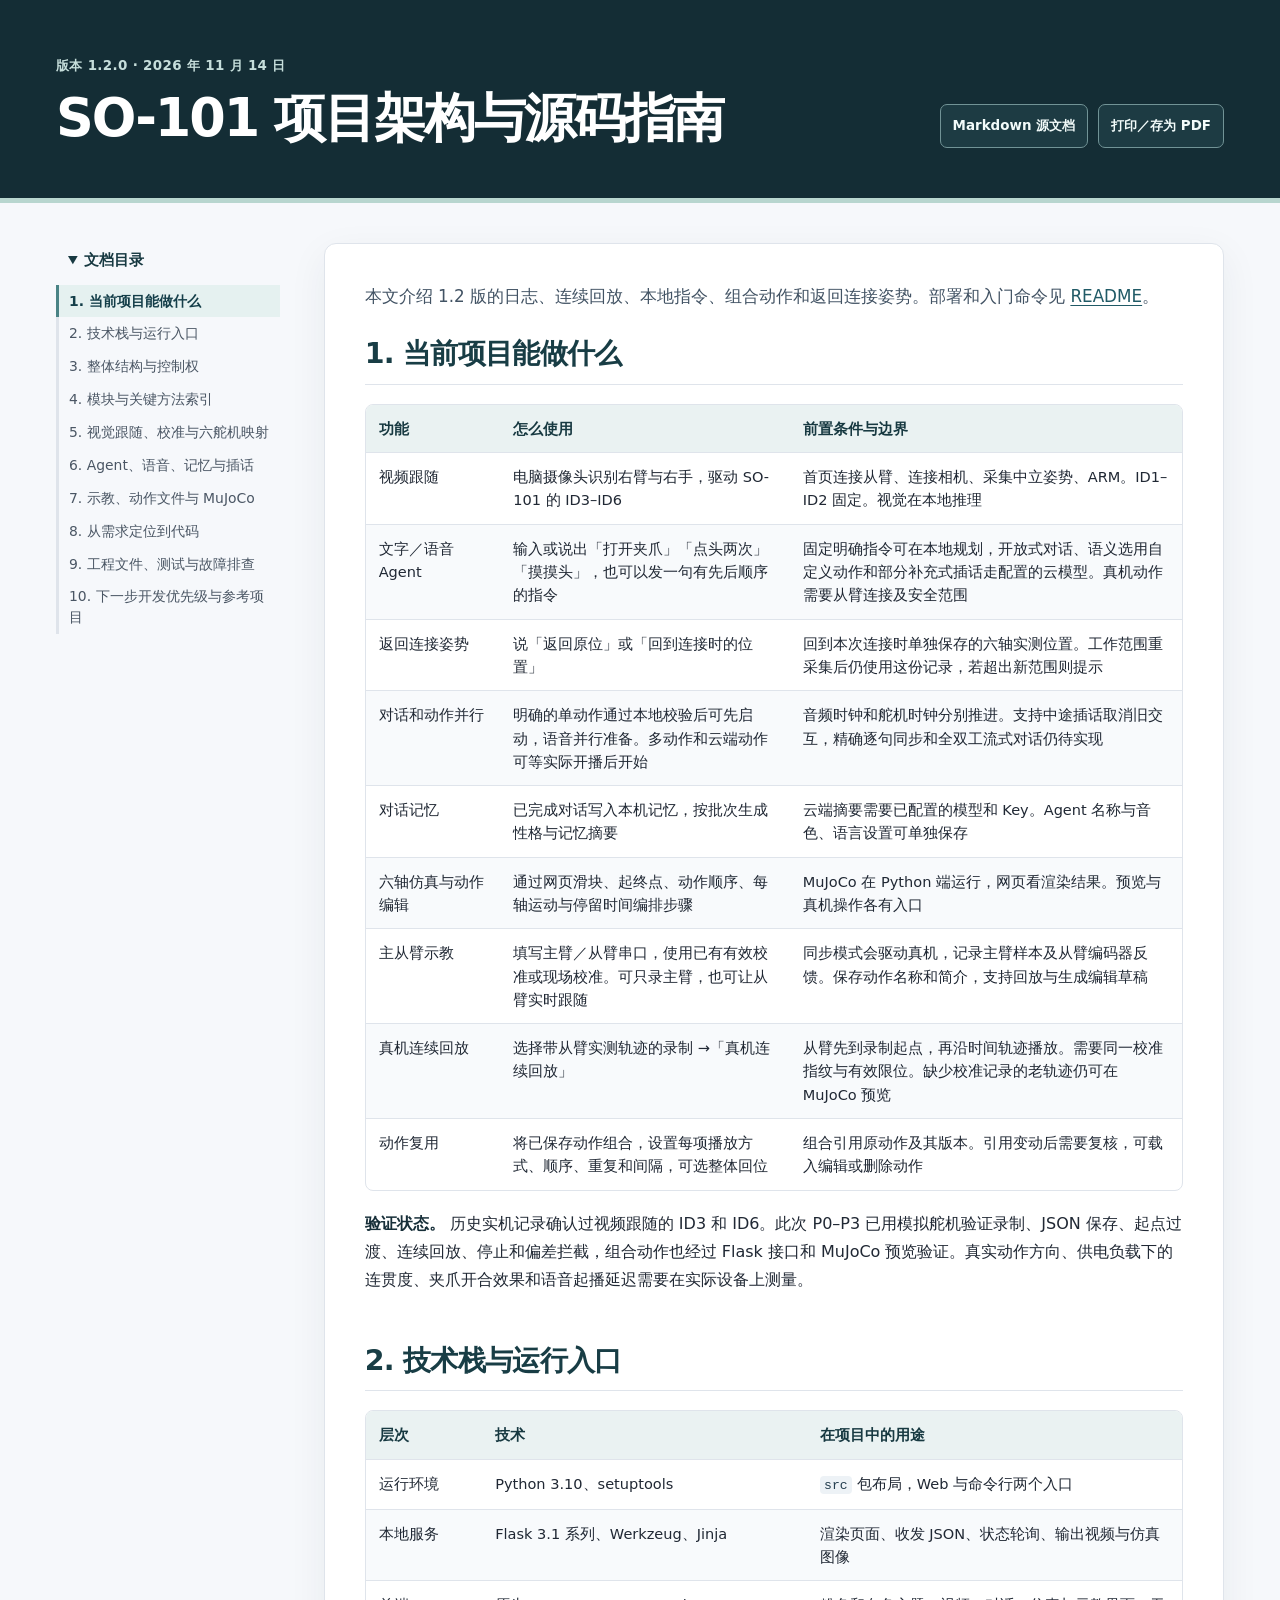
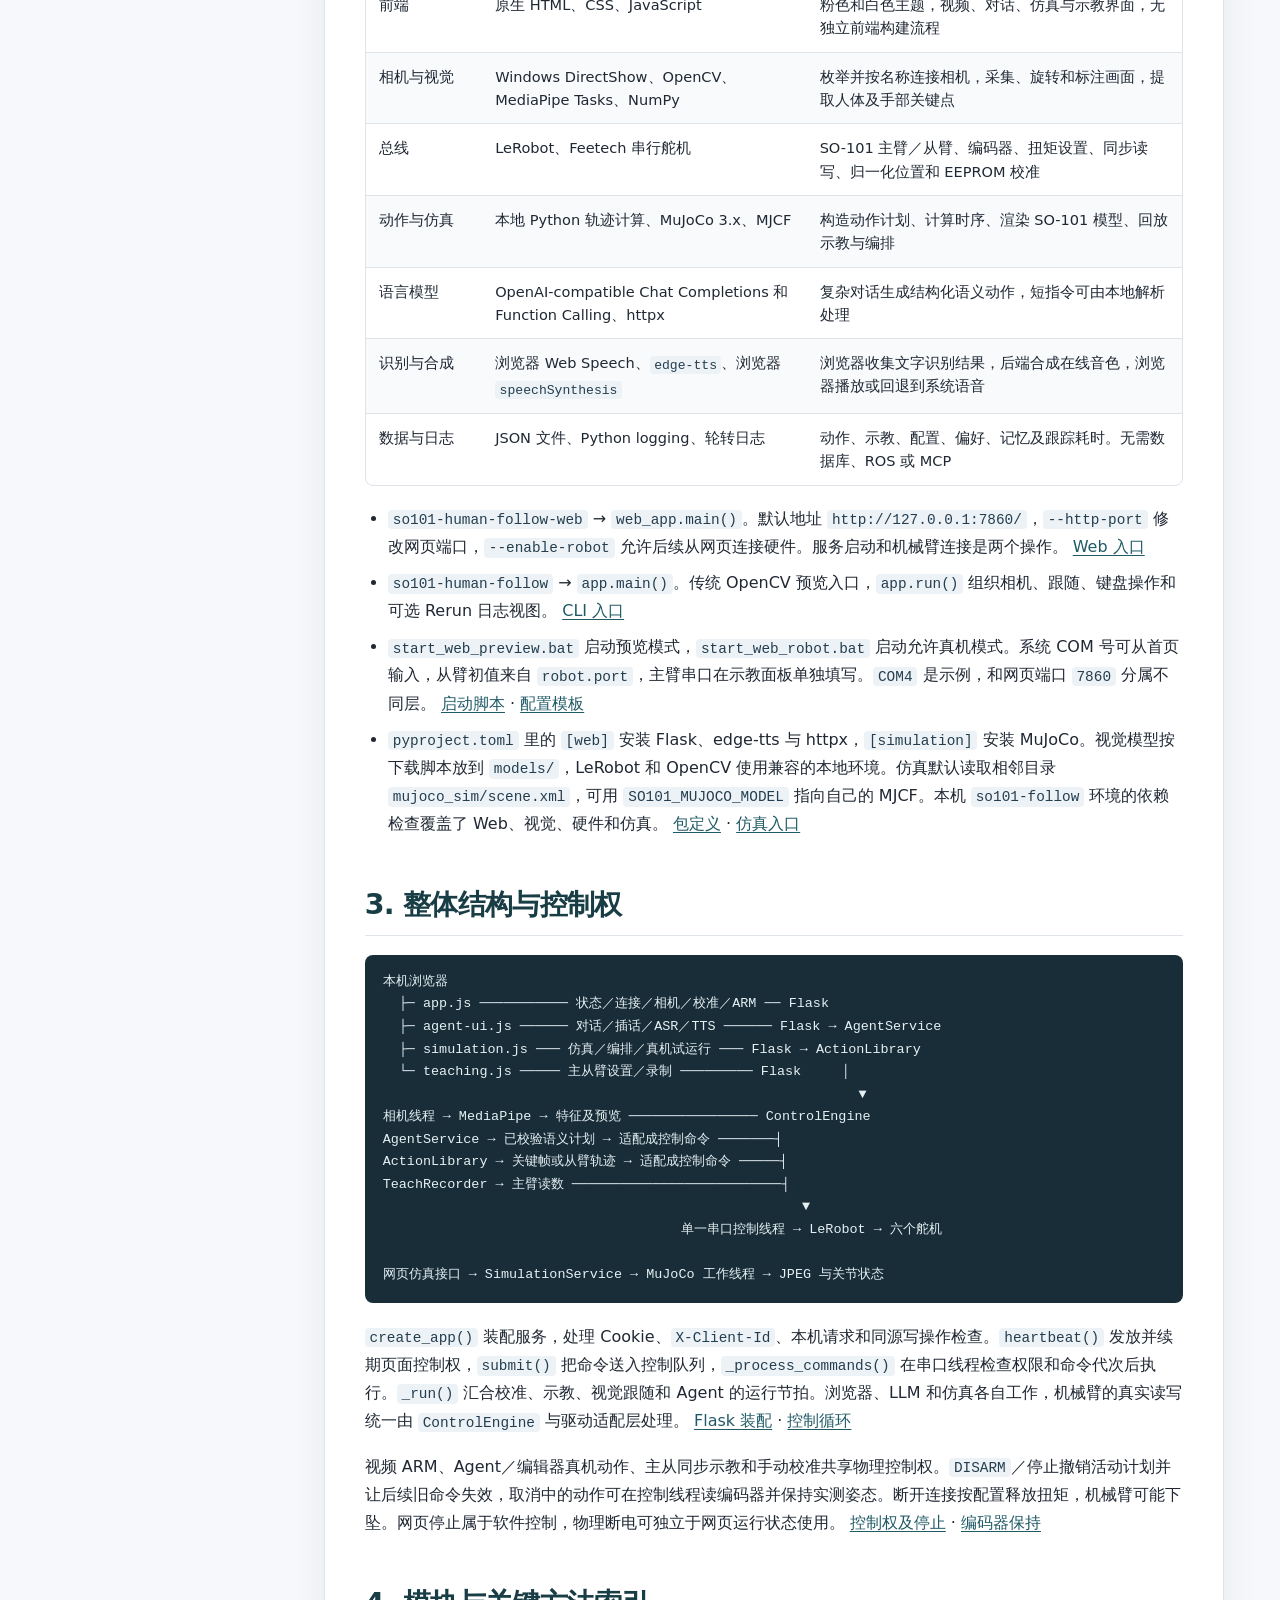
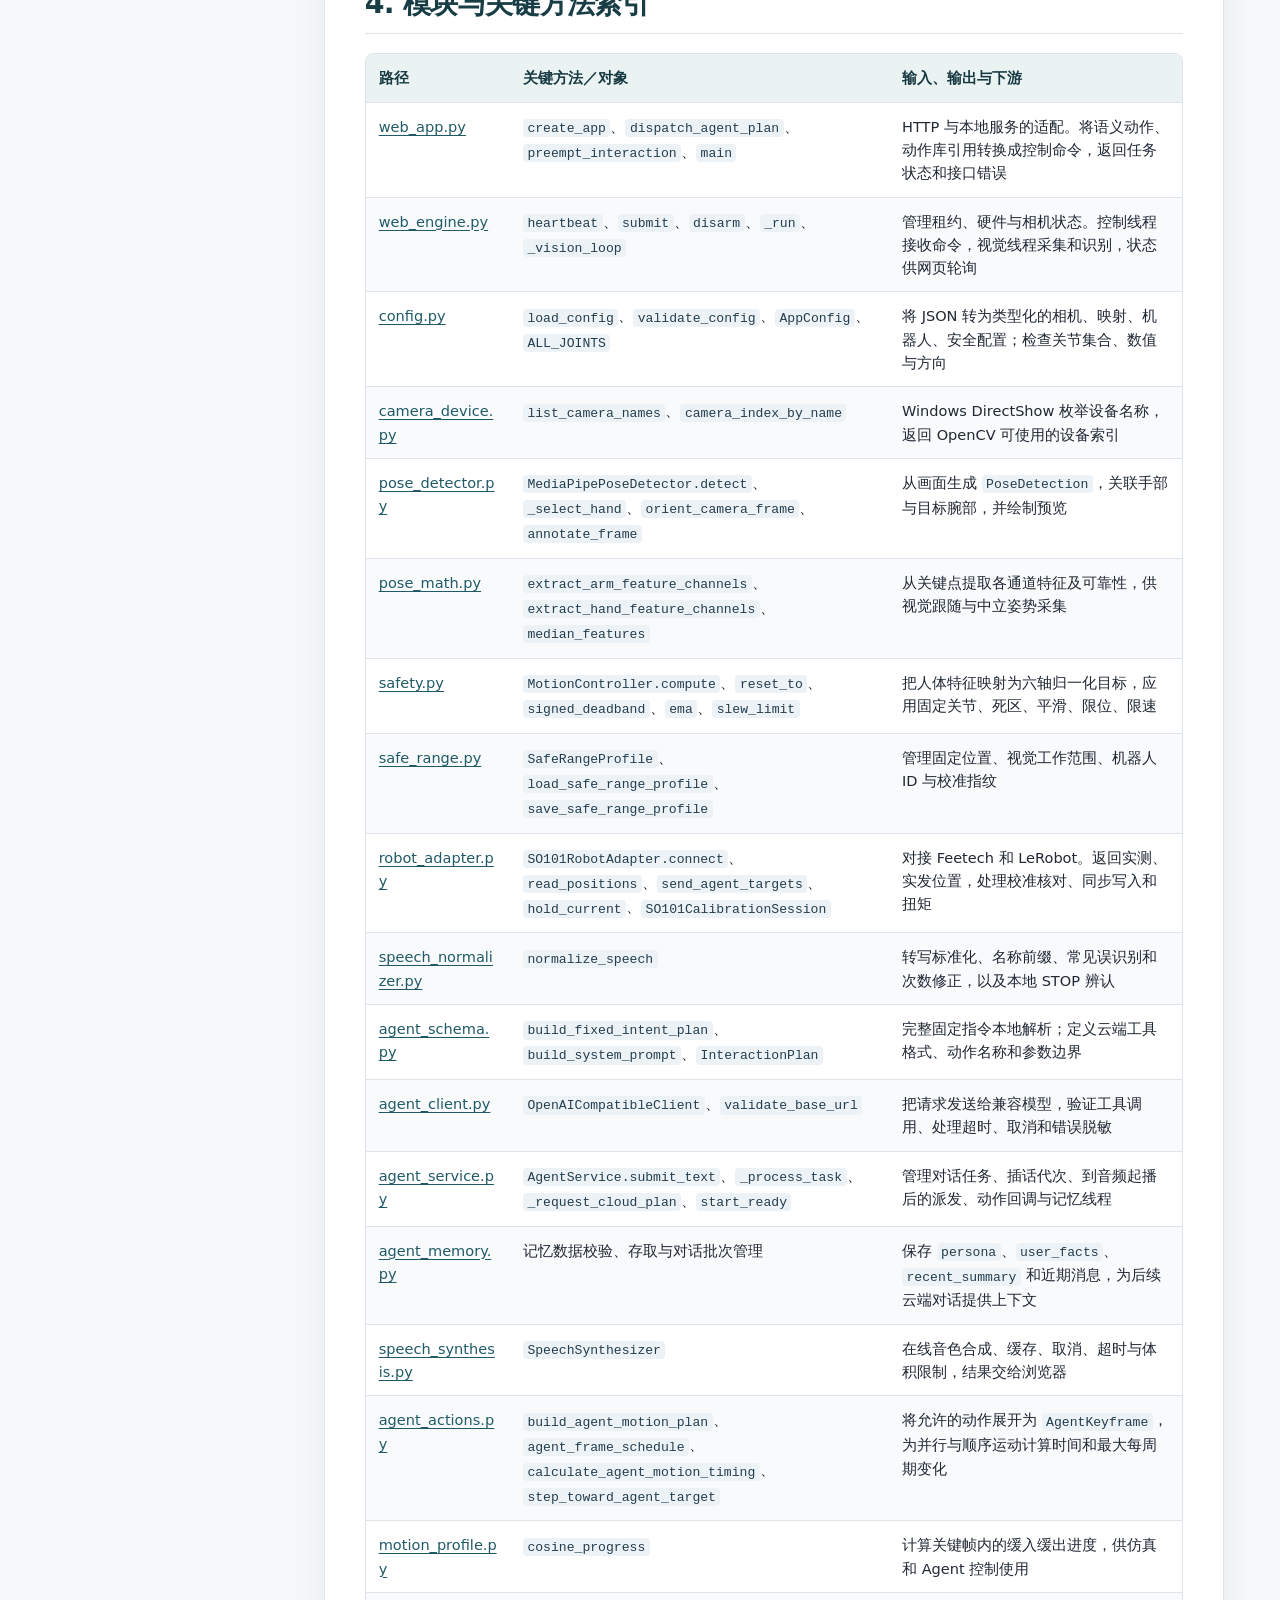
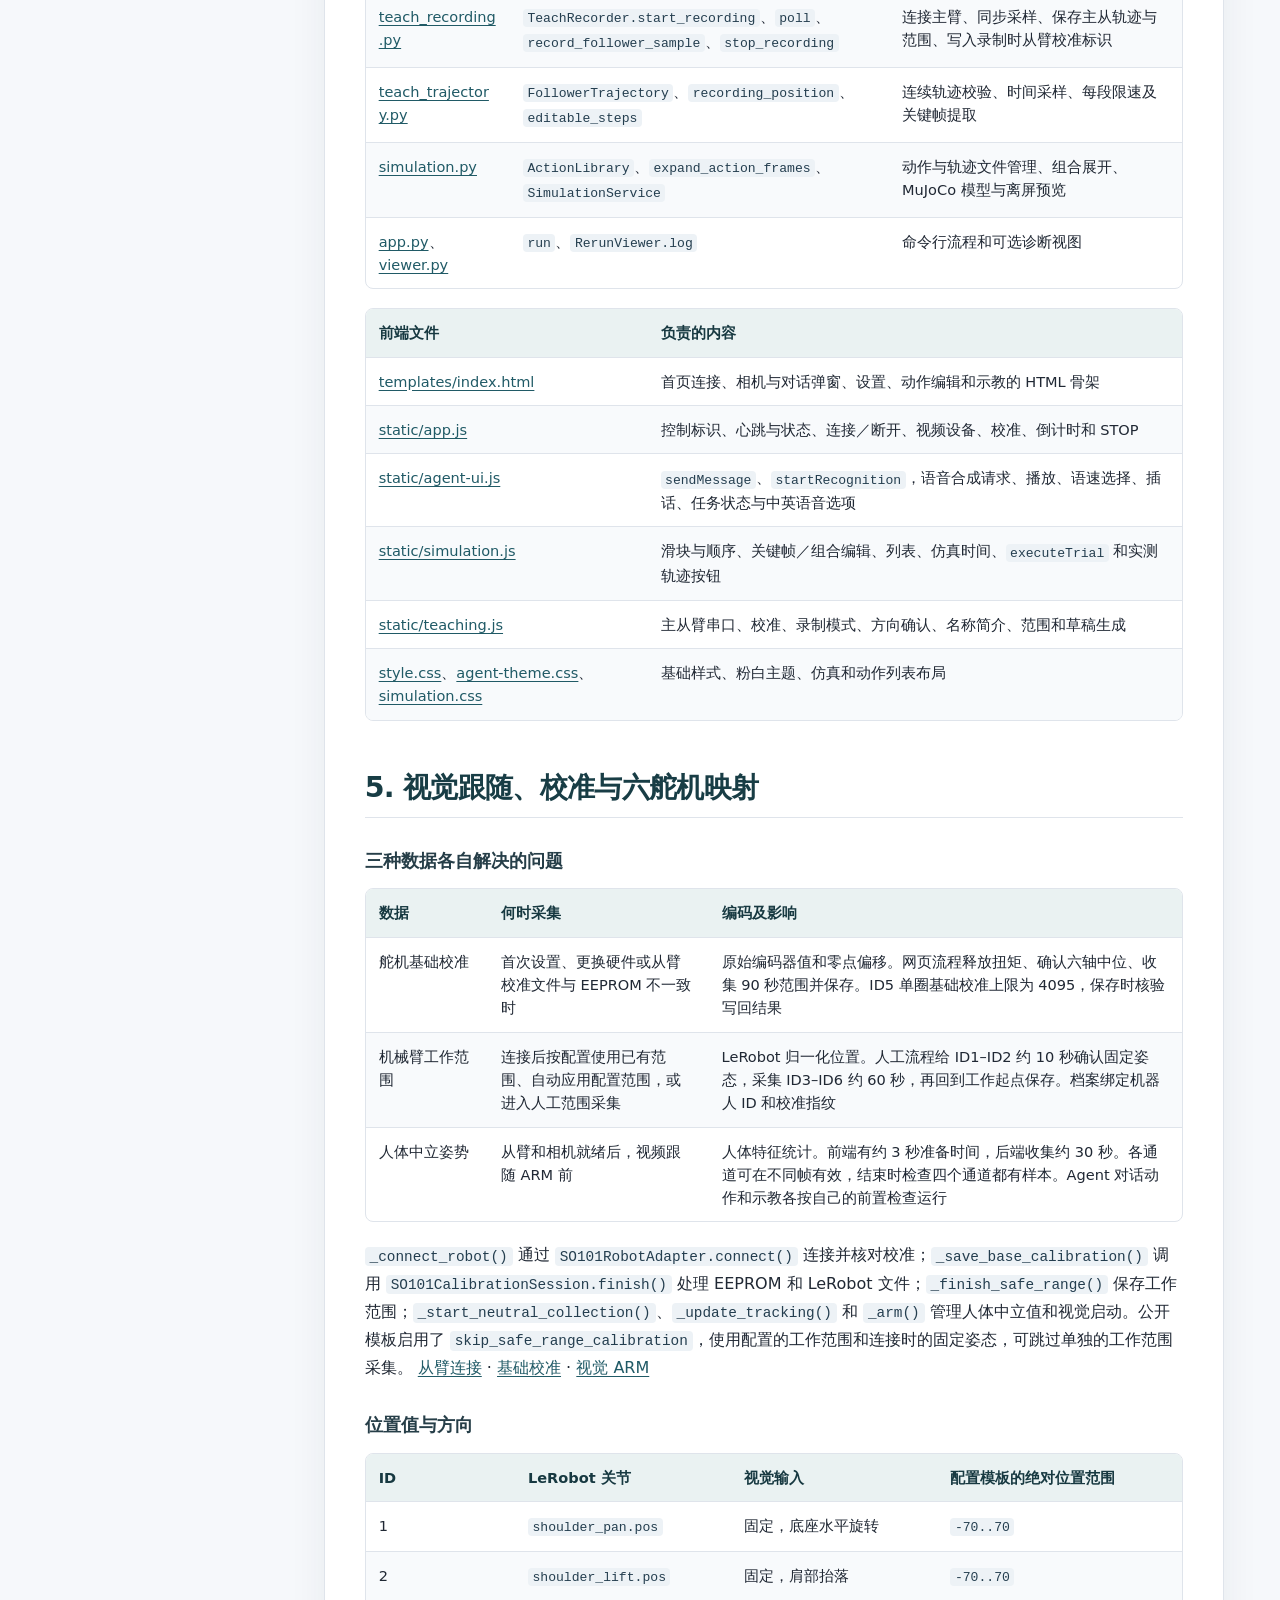
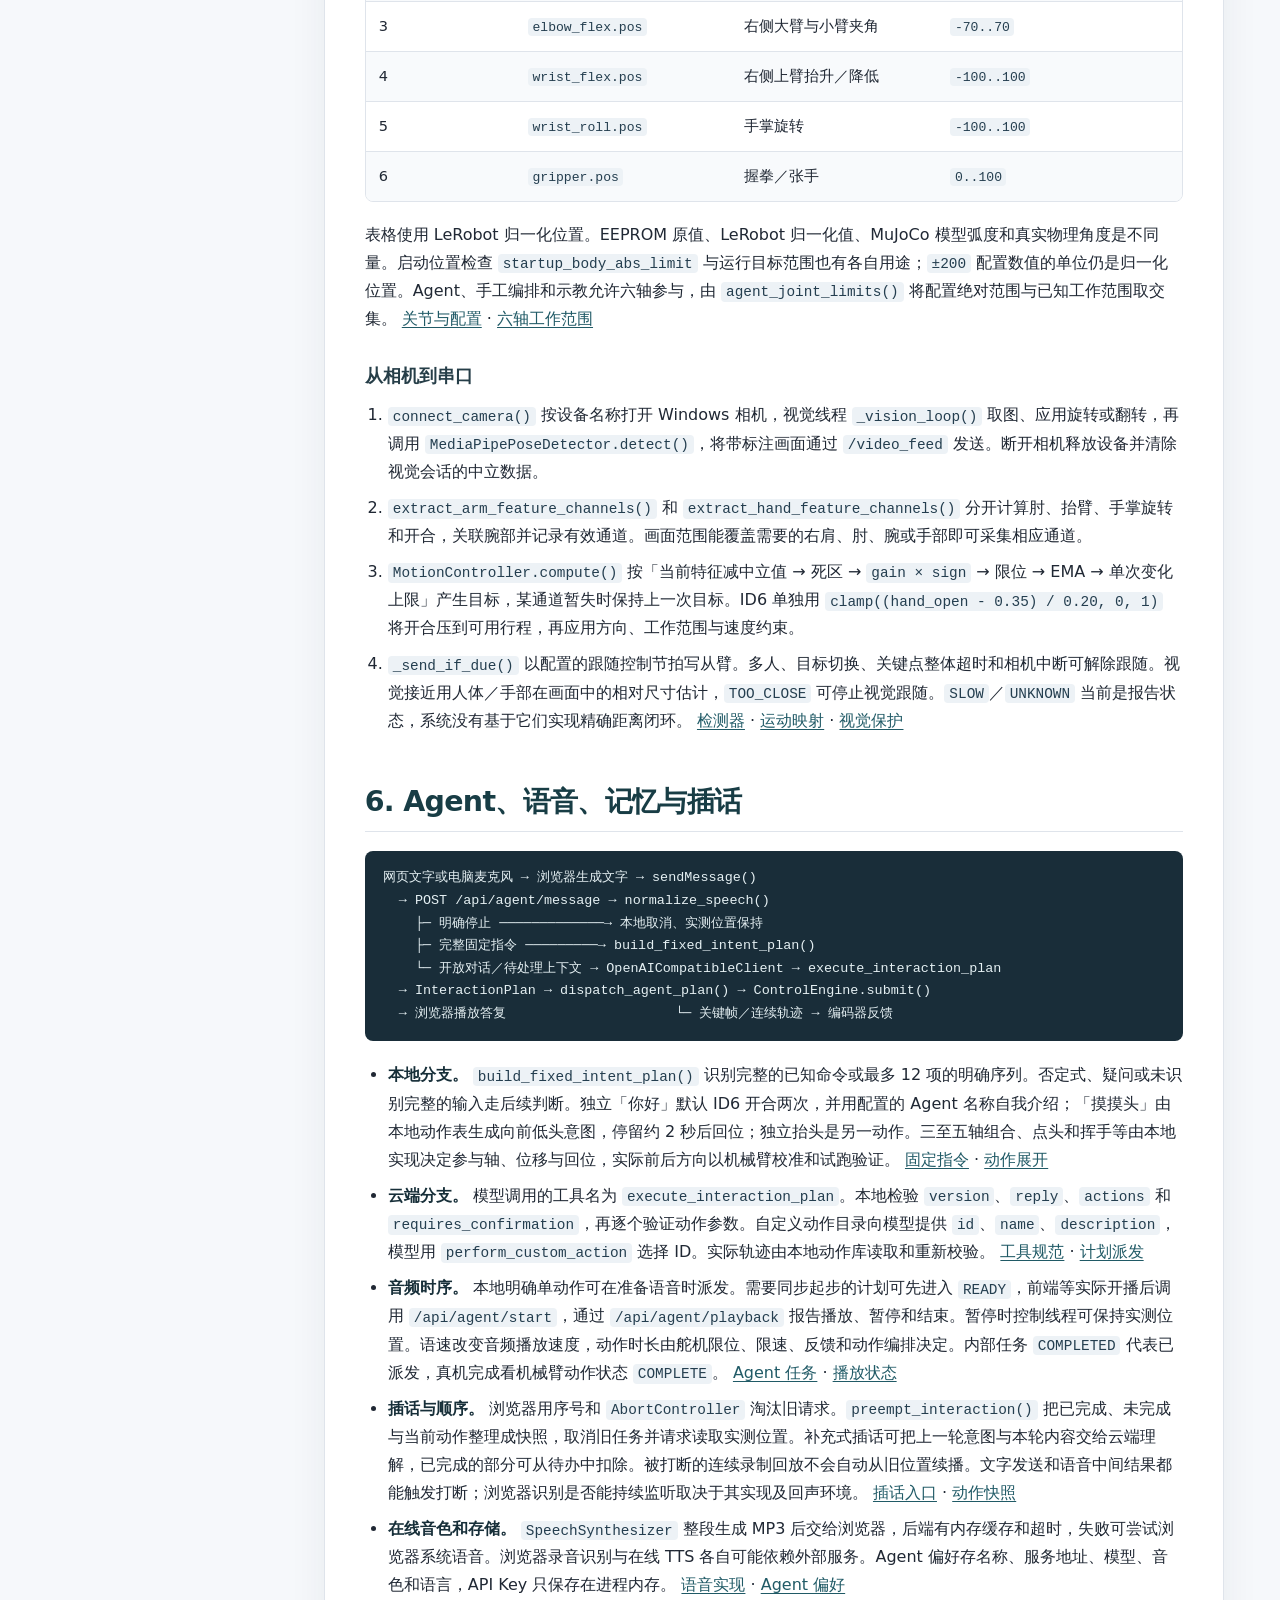
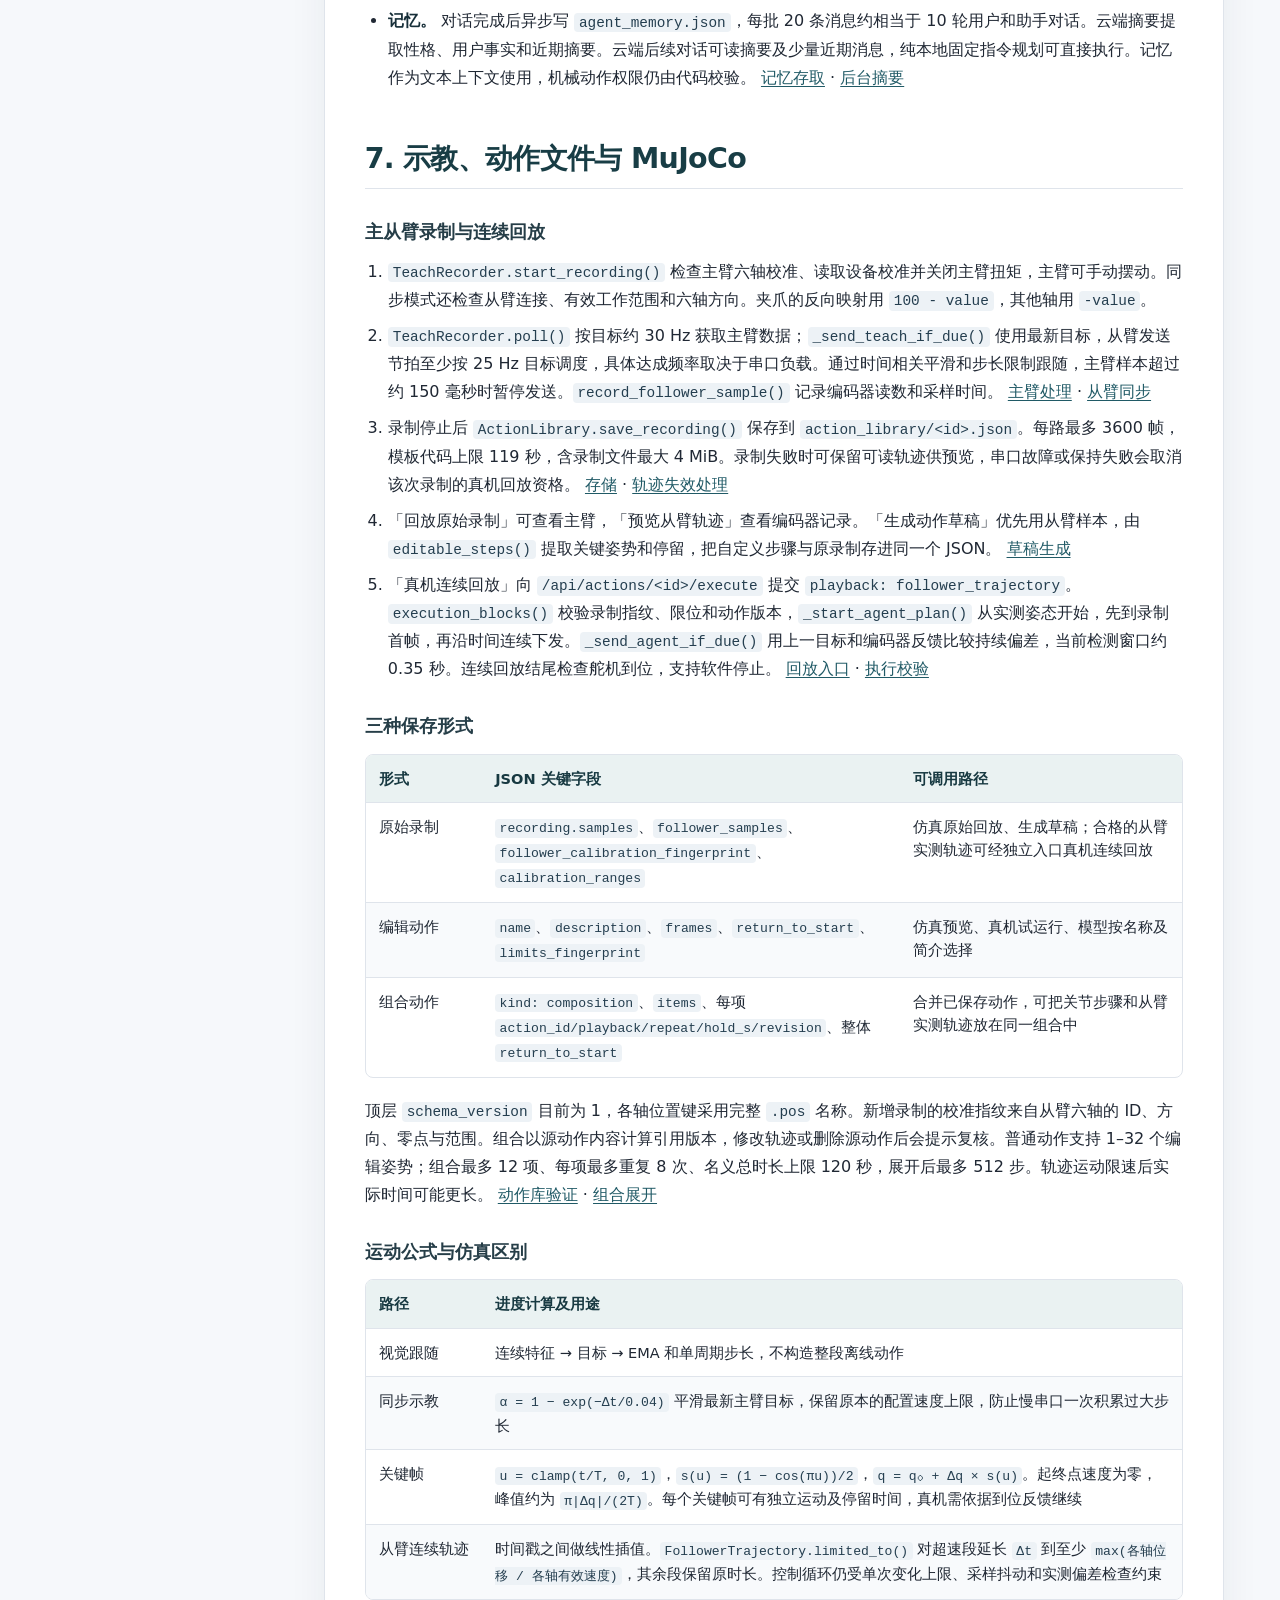
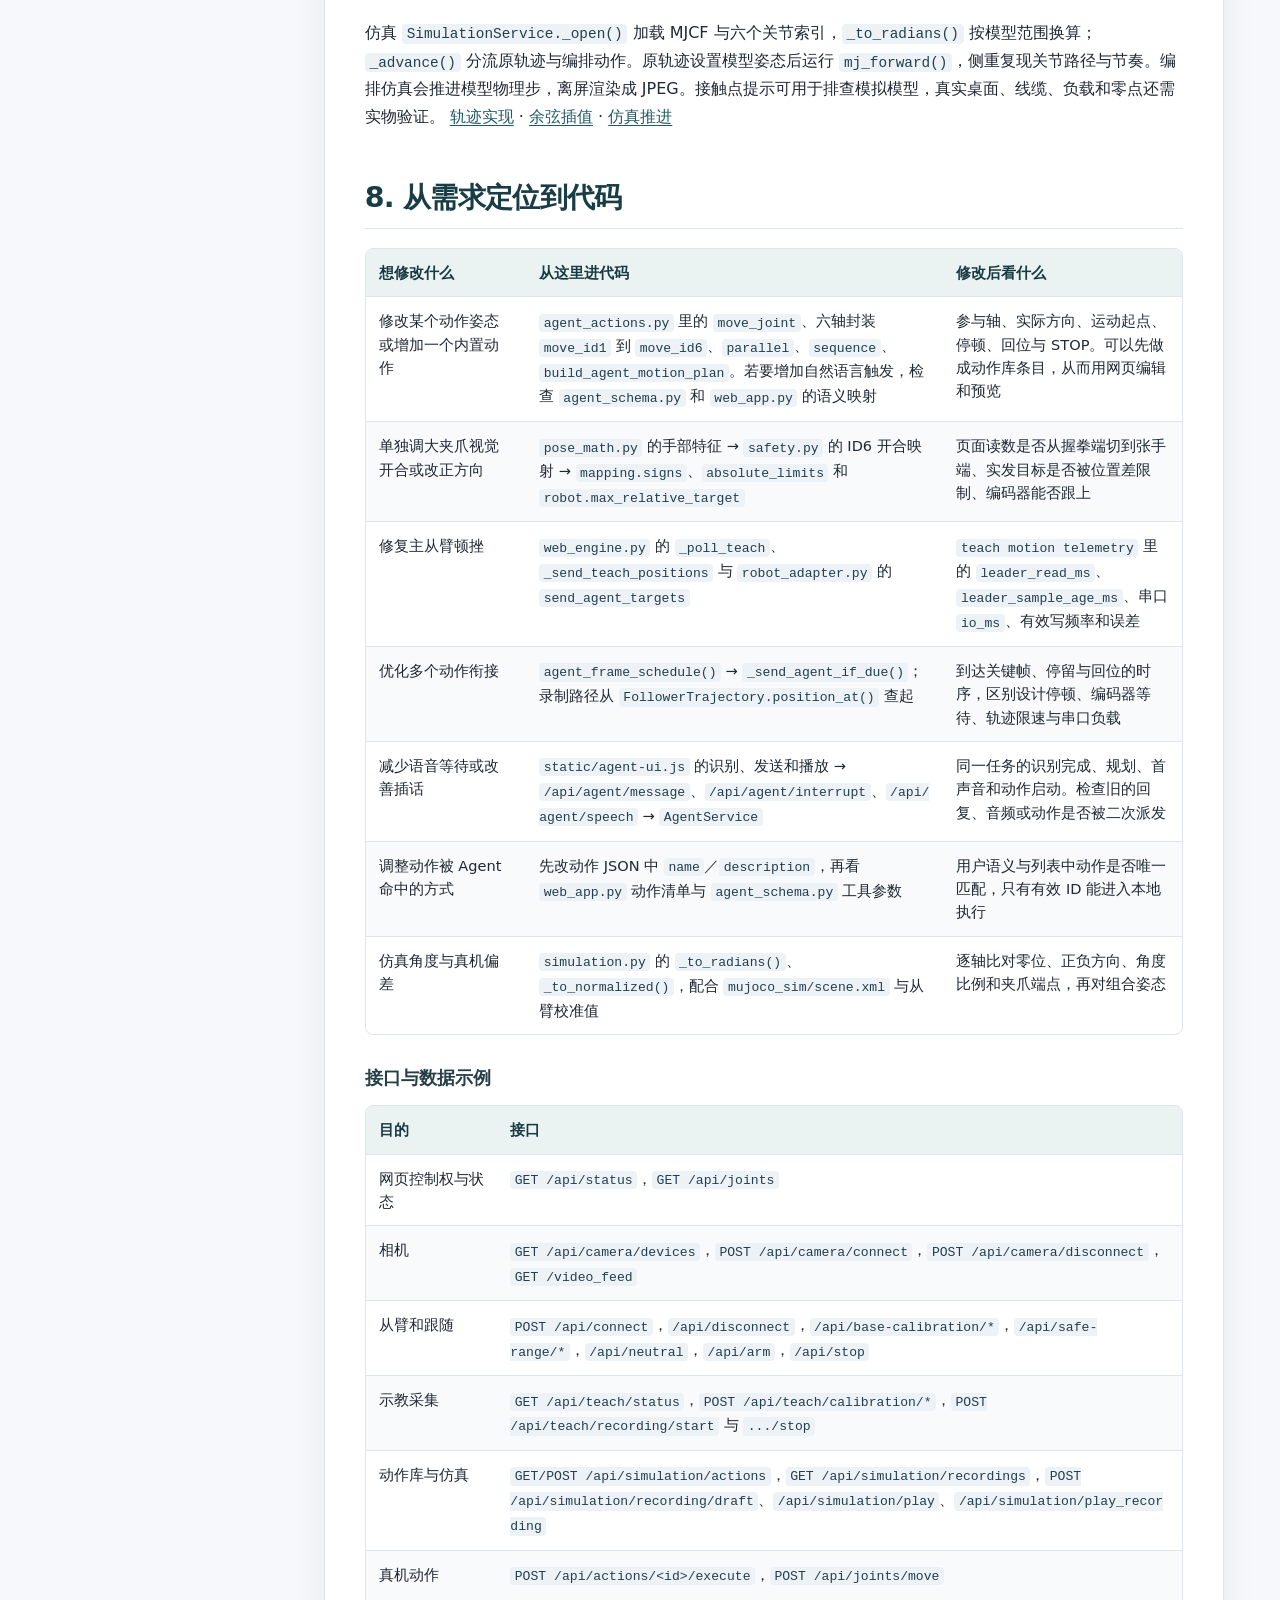
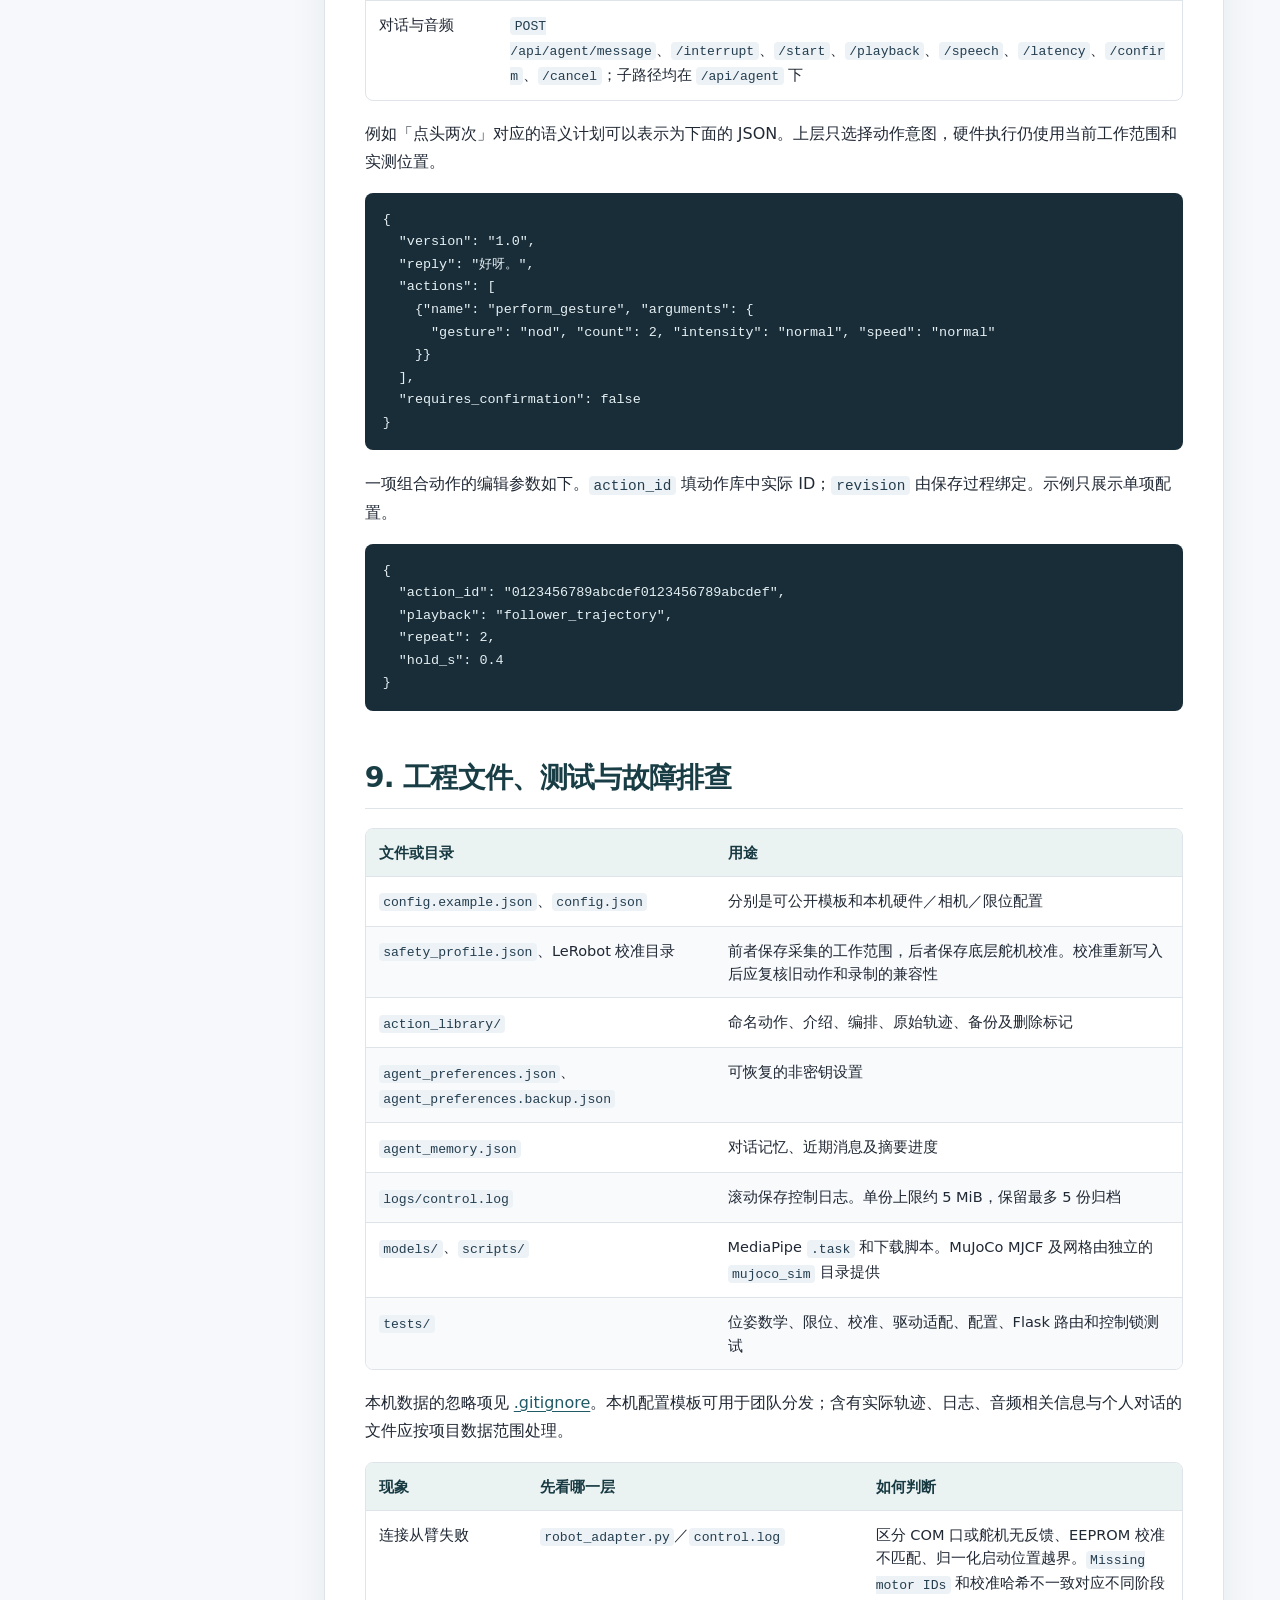
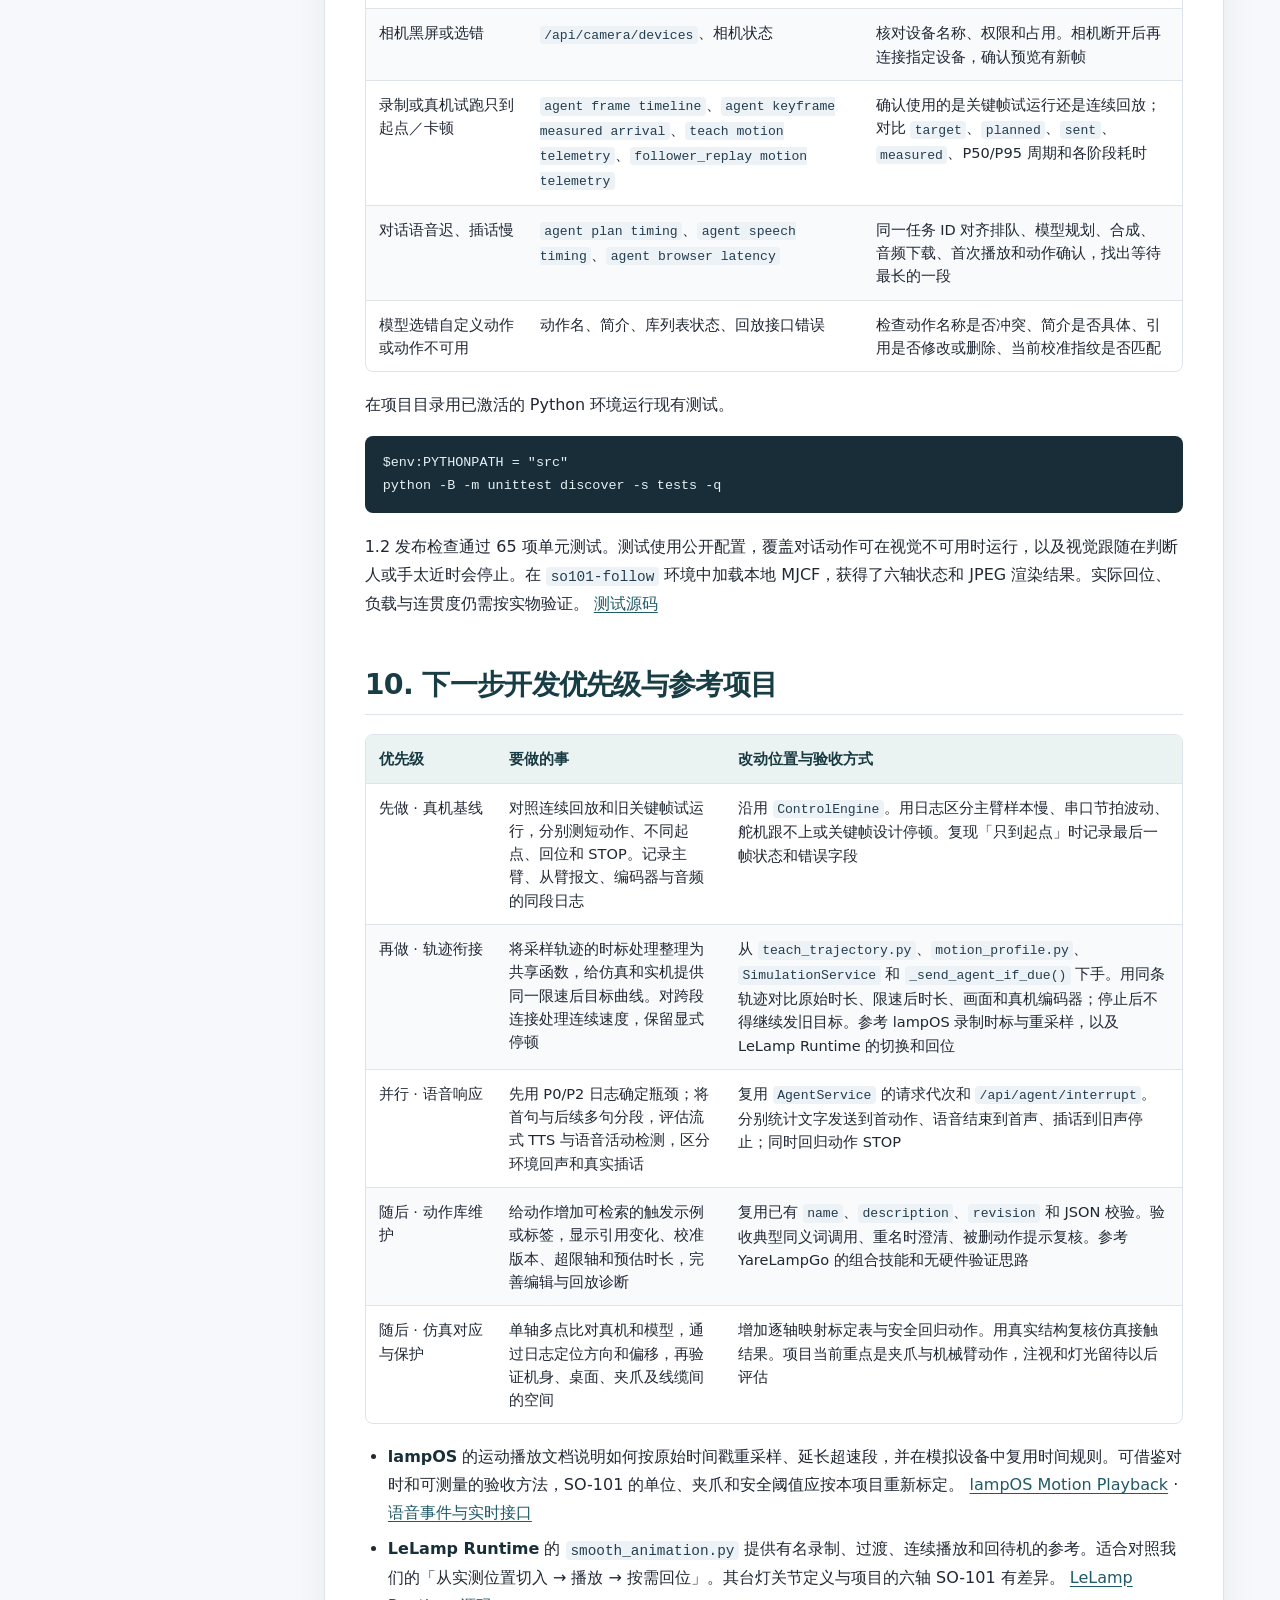
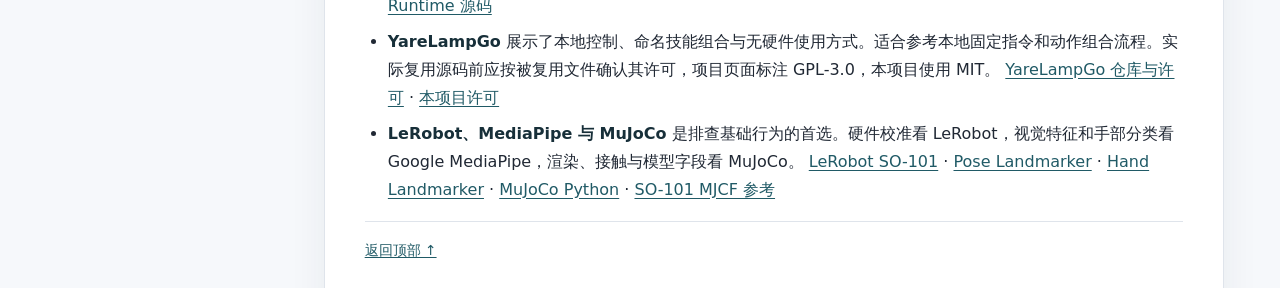
==== ARCHITECTURE.html @ 68546e31 "feat: release v1.2 local commands and motion studio" ====
<!DOCTYPE html>

<html lang="zh-CN">
<head>
<meta charset="utf-8"/>
<meta content="width=device-width, initial-scale=1" name="viewport"/>
<meta content="SO-101 本地项目架构、源码与开发路线" name="description"/>
<title>SO-101 项目架构与源码指南</title>
<style>
:root{color-scheme:light;--ink:#202834;--muted:#545f70;--surface:#fff;--edge:#dfe4eb;--paper:#f6f8fb;--accent:#28545d;--accent-d:#173941;--accent-paper:#e5f1f0;--mono:Consolas,"Cascadia Mono","Microsoft YaHei",monospace;font-family:"Segoe UI","Microsoft YaHei UI","PingFang SC",system-ui,sans-serif}
*{box-sizing:border-box}html{scroll-behavior:smooth}body{margin:0;background:var(--paper);color:var(--ink);line-height:1.75}a{color:#205a66;text-underline-offset:.18em}a:hover{color:#0a3c46;text-decoration-thickness:2px}a:focus-visible,button:focus-visible,summary:focus-visible,.table-scroll:focus-visible,pre:focus-visible{outline:3px solid #347987;outline-offset:3px}
.top{background:#142d35;color:#ecf6f5;border-bottom:5px solid #b8d6cf}.top-inner{width:min(1504px,100%);margin:auto;padding:54px 56px 50px;display:flex;align-items:flex-end;justify-content:space-between;gap:24px}.meta{font-size:.84rem;font-weight:650;color:#c6dedb;letter-spacing:.025em;margin:0 0 10px}.top h1{font-size:clamp(2.05rem,4.1vw,3.55rem);letter-spacing:-.04em;line-height:1.15;margin:0;color:#fff}.top-actions{display:flex;gap:10px;flex-shrink:0}.top-actions a,.top-actions button{background:#1d3b43;color:#f2fbfa;border:1px solid #719396;border-radius:7px;padding:9px 12px;text-decoration:none;font:inherit;font-size:.84rem;font-weight:650;cursor:pointer;white-space:nowrap}.top-actions a:hover,.top-actions button:hover{background:#36585f}.top-actions button[hidden]{display:none}
.layout{width:min(1504px,100%);margin:auto;padding:40px 56px 72px;display:grid;grid-template-columns:232px minmax(0,1fr);gap:36px;align-items:start}.toc{position:sticky;top:26px;max-height:calc(100vh - 52px);overflow:auto;padding:4px 8px 12px 0}.toc summary{font-weight:750;color:var(--accent-d);cursor:pointer;font-size:.92rem;margin:0 0 12px 12px}.toc a{display:block;border-left:3px solid var(--edge);margin:0;padding:6px 10px;font-size:.87rem;line-height:1.5;text-decoration:none;color:#4a5664}.toc a:hover,.toc a.active{border-left-color:#498385;color:#143e49;background:var(--accent-paper);font-weight:650}
.article{min-width:0;background:var(--surface);border:1px solid var(--edge);border-radius:12px;padding:38px clamp(20px,3.1vw,48px) 46px;box-shadow:0 12px 38px #172c4210;font-size:1rem}.article>p:first-child{font-size:1.05rem;color:#425364;margin:0 0 24px}.article h2{margin:48px 0 19px;border-bottom:1px solid var(--edge);padding:0 0 11px;font-size:clamp(1.30rem,2.35vw,1.78rem);letter-spacing:-.024em;line-height:1.32;color:#183d45;scroll-margin-top:25px}.article h2:first-of-type{margin-top:24px}.article h3{font-size:1.14rem;line-height:1.5;color:#263e48;margin:29px 0 10px}.article p,.article ul,.article ol{margin:12px 0 17px}.article ul,.article ol{padding-left:1.45em}.article li+li{margin-top:8px}.article strong{color:#172f39}.table-scroll{border:1px solid var(--edge);border-radius:8px;overflow:auto;margin:14px 0 19px}table{width:100%;border-collapse:collapse;font-size:.91rem;line-height:1.6}th,td{text-align:left;vertical-align:top;padding:12px 13px;border-bottom:1px solid var(--edge);overflow-wrap:anywhere}th{background:#eaf2f2;color:var(--accent-d);font-weight:750}tbody tr:nth-child(even){background:#f8fafc}tbody tr:last-child td{border-bottom:0}th:first-child{min-width:8em}
pre{margin:16px 0 20px;overflow:auto;padding:16px 18px;border-radius:8px;background:#192d39;color:#e5f0f3;font-size:.84rem;line-height:1.68;tab-size:2}code{font-family:var(--mono);font-size:.9em}pre code{font-size:inherit}p code,li code,td code{background:#edf2f6;color:#243e4f;border-radius:4px;padding:.12em .34em;overflow-wrap:anywhere}
.page-end{margin:40px 0 0;font-size:.86rem;border-top:1px solid var(--edge);padding-top:16px}
@media(max-width:900px){.top-inner{padding:36px 24px;align-items:flex-start;flex-direction:column}.layout{display:block;padding:20px 16px 40px}.toc{position:relative;top:auto;max-height:none;margin:0 0 17px;padding:12px 14px;background:#fff;border:1px solid var(--edge);border-radius:8px}.toc summary{margin:0}.toc nav{margin-top:9px}.toc a{padding:5px 9px}.article{padding:22px 18px 30px}.article h2{margin-top:34px}.table-scroll table{min-width:550px}}
@media(prefers-reduced-motion:reduce){html{scroll-behavior:auto}}
@media print{@page{margin:16mm}.top{color:#111;background:white;border:0}.top-inner{padding:0 0 16px}.top h1,.meta{color:#111}.top-actions,.toc,.page-end{display:none}.layout{display:block;padding:0}.article{padding:0;border:none;box-shadow:none}.article h2,.article h3{break-after:avoid}.table-scroll{overflow:visible}tr{break-inside:avoid}pre{white-space:pre-wrap;background:#f5f5f5;color:#111;border:1px solid #bbb}}
</style>
</head>
<body id="top">
<header class="top">
<div class="top-inner">
<div><p class="meta">版本 1.2.0 · 2026 年 11 月 14 日</p><h1>SO-101 项目架构与源码指南</h1></div>
<div class="top-actions"><a href="ARCHITECTURE.md">Markdown 源文档</a><button hidden="" id="print" type="button">打印／存为 PDF</button></div>
</div>
</header>
<div class="layout">
<aside class="toc"><details open=""><summary>文档目录</summary><nav aria-label="章节"><a href="#1">1. 当前项目能做什么</a><a href="#2">2. 技术栈与运行入口</a><a href="#3">3. 整体结构与控制权</a><a href="#4">4. 模块与关键方法索引</a><a href="#5">5. 视觉跟随、校准与六舵机映射</a><a href="#6-agent">6. Agent、语音、记忆与插话</a><a href="#7-mujoco">7. 示教、动作文件与 MuJoCo</a><a href="#8">8. 从需求定位到代码</a><a href="#9">9. 工程文件、测试与故障排查</a><a href="#10">10. 下一步开发优先级与参考项目</a></nav></details></aside>
<main class="article">

<p>本文介绍 1.2 版的日志、连续回放、本地指令、组合动作和返回连接姿势。部署和入门命令见 <a href="README.md">README</a>。</p>
<h2 id="1">1. 当前项目能做什么</h2>
<div aria-label="表格，可横向滚动" class="table-scroll" role="region" tabindex="0"><table>
<thead>
<tr>
<th>功能</th>
<th>怎么使用</th>
<th>前置条件与边界</th>
</tr>
</thead>
<tbody>
<tr>
<td>视频跟随</td>
<td>电脑摄像头识别右臂与右手，驱动 SO-101 的 ID3–ID6</td>
<td>首页连接从臂、连接相机、采集中立姿势、ARM。ID1–ID2 固定。视觉在本地推理</td>
</tr>
<tr>
<td>文字／语音 Agent</td>
<td>输入或说出「打开夹爪」「点头两次」「摸摸头」，也可以发一句有先后顺序的指令</td>
<td>固定明确指令可在本地规划，开放式对话、语义选用自定义动作和部分补充式插话走配置的云模型。真机动作需要从臂连接及安全范围</td>
</tr>
<tr>
<td>返回连接姿势</td>
<td>说「返回原位」或「回到连接时的位置」</td>
<td>回到本次连接时单独保存的六轴实测位置。工作范围重采集后仍使用这份记录，若超出新范围则提示</td>
</tr>
<tr>
<td>对话和动作并行</td>
<td>明确的单动作通过本地校验后可先启动，语音并行准备。多动作和云端动作可等实际开播后开始</td>
<td>音频时钟和舵机时钟分别推进。支持中途插话取消旧交互，精确逐句同步和全双工流式对话仍待实现</td>
</tr>
<tr>
<td>对话记忆</td>
<td>已完成对话写入本机记忆，按批次生成性格与记忆摘要</td>
<td>云端摘要需要已配置的模型和 Key。Agent 名称与音色、语言设置可单独保存</td>
</tr>
<tr>
<td>六轴仿真与动作编辑</td>
<td>通过网页滑块、起终点、动作顺序、每轴运动与停留时间编排步骤</td>
<td>MuJoCo 在 Python 端运行，网页看渲染结果。预览与真机操作各有入口</td>
</tr>
<tr>
<td>主从臂示教</td>
<td>填写主臂／从臂串口，使用已有有效校准或现场校准。可只录主臂，也可让从臂实时跟随</td>
<td>同步模式会驱动真机，记录主臂样本及从臂编码器反馈。保存动作名称和简介，支持回放与生成编辑草稿</td>
</tr>
<tr>
<td>真机连续回放</td>
<td>选择带从臂实测轨迹的录制 →「真机连续回放」</td>
<td>从臂先到录制起点，再沿时间轨迹播放。需要同一校准指纹与有效限位。缺少校准记录的老轨迹仍可在 MuJoCo 预览</td>
</tr>
<tr>
<td>动作复用</td>
<td>将已保存动作组合，设置每项播放方式、顺序、重复和间隔，可选整体回位</td>
<td>组合引用原动作及其版本。引用变动后需要复核，可载入编辑或删除动作</td>
</tr>
</tbody>
</table></div>
<p><strong>验证状态。</strong> 历史实机记录确认过视频跟随的 ID3 和 ID6。此次 P0–P3 已用模拟舵机验证录制、JSON 保存、起点过渡、连续回放、停止和偏差拦截，组合动作也经过 Flask 接口和 MuJoCo 预览验证。真实动作方向、供电负载下的连贯度、夹爪开合效果和语音起播延迟需要在实际设备上测量。</p>
<h2 id="2">2. 技术栈与运行入口</h2>
<div aria-label="表格，可横向滚动" class="table-scroll" role="region" tabindex="0"><table>
<thead>
<tr>
<th>层次</th>
<th>技术</th>
<th>在项目中的用途</th>
</tr>
</thead>
<tbody>
<tr>
<td>运行环境</td>
<td>Python 3.10、setuptools</td>
<td><code>src</code> 包布局，Web 与命令行两个入口</td>
</tr>
<tr>
<td>本地服务</td>
<td>Flask 3.1 系列、Werkzeug、Jinja</td>
<td>渲染页面、收发 JSON、状态轮询、输出视频与仿真图像</td>
</tr>
<tr>
<td>前端</td>
<td>原生 HTML、CSS、JavaScript</td>
<td>粉色和白色主题，视频、对话、仿真与示教界面，无独立前端构建流程</td>
</tr>
<tr>
<td>相机与视觉</td>
<td>Windows DirectShow、OpenCV、MediaPipe Tasks、NumPy</td>
<td>枚举并按名称连接相机，采集、旋转和标注画面，提取人体及手部关键点</td>
</tr>
<tr>
<td>总线</td>
<td>LeRobot、Feetech 串行舵机</td>
<td>SO-101 主臂／从臂、编码器、扭矩设置、同步读写、归一化位置和 EEPROM 校准</td>
</tr>
<tr>
<td>动作与仿真</td>
<td>本地 Python 轨迹计算、MuJoCo 3.x、MJCF</td>
<td>构造动作计划、计算时序、渲染 SO-101 模型、回放示教与编排</td>
</tr>
<tr>
<td>语言模型</td>
<td>OpenAI-compatible Chat Completions 和 Function Calling、httpx</td>
<td>复杂对话生成结构化语义动作，短指令可由本地解析处理</td>
</tr>
<tr>
<td>识别与合成</td>
<td>浏览器 Web Speech、<code>edge-tts</code>、浏览器 <code>speechSynthesis</code></td>
<td>浏览器收集文字识别结果，后端合成在线音色，浏览器播放或回退到系统语音</td>
</tr>
<tr>
<td>数据与日志</td>
<td>JSON 文件、Python logging、轮转日志</td>
<td>动作、示教、配置、偏好、记忆及跟踪耗时。无需数据库、ROS 或 MCP</td>
</tr>
</tbody>
</table></div>
<ul>
<li><code>so101-human-follow-web</code> → <code>web_app.main()</code>。默认地址 <code>http://127.0.0.1:7860/</code>，<code>--http-port</code> 修改网页端口，<code>--enable-robot</code> 允许后续从网页连接硬件。服务启动和机械臂连接是两个操作。 <a href="src/so101_human_follow/web_app.py#L1067">Web 入口</a></li>
<li><code>so101-human-follow</code> → <code>app.main()</code>。传统 OpenCV 预览入口，<code>app.run()</code> 组织相机、跟随、键盘操作和可选 Rerun 日志视图。 <a href="src/so101_human_follow/app.py#L108">CLI 入口</a></li>
<li><code>start_web_preview.bat</code> 启动预览模式，<code>start_web_robot.bat</code> 启动允许真机模式。系统 COM 号可从首页输入，从臂初值来自 <code>robot.port</code>，主臂串口在示教面板单独填写。<code>COM4</code> 是示例，和网页端口 <code>7860</code> 分属不同层。 <a href="start_web_robot.bat">启动脚本</a> · <a href="config.example.json">配置模板</a></li>
<li><code>pyproject.toml</code> 里的 <code>[web]</code> 安装 Flask、edge-tts 与 httpx，<code>[simulation]</code> 安装 MuJoCo。视觉模型按下载脚本放到 <code>models/</code>，LeRobot 和 OpenCV 使用兼容的本地环境。仿真默认读取相邻目录 <code>mujoco_sim/scene.xml</code>，可用 <code>SO101_MUJOCO_MODEL</code> 指向自己的 MJCF。本机 <code>so101-follow</code> 环境的依赖检查覆盖了 Web、视觉、硬件和仿真。 <a href="pyproject.toml">包定义</a> · <a href="src/so101_human_follow/simulation.py#L931">仿真入口</a></li>
</ul>
<h2 id="3">3. 整体结构与控制权</h2>
<pre tabindex="0"><code class="language-text">本机浏览器
  ├─ app.js ─────────── 状态／连接／相机／校准／ARM ── Flask
  ├─ agent-ui.js ────── 对话／插话／ASR／TTS ────── Flask → AgentService
  ├─ simulation.js ─── 仿真／编排／真机试运行 ─── Flask → ActionLibrary
  └─ teaching.js ───── 主从臂设置／录制 ───────── Flask     │
                                                           ▼
相机线程 → MediaPipe → 特征及预览 ──────────────── ControlEngine
AgentService → 已校验语义计划 → 适配成控制命令 ───────┤
ActionLibrary → 关键帧或从臂轨迹 → 适配成控制命令 ─────┤
TeachRecorder → 主臂读数 ──────────────────────────┤
                                                    ▼
                                     单一串口控制线程 → LeRobot → 六个舵机

网页仿真接口 → SimulationService → MuJoCo 工作线程 → JPEG 与关节状态
</code></pre>
<p><code>create_app()</code> 装配服务，处理 Cookie、<code>X-Client-Id</code>、本机请求和同源写操作检查。<code>heartbeat()</code> 发放并续期页面控制权，<code>submit()</code> 把命令送入控制队列，<code>_process_commands()</code> 在串口线程检查权限和命令代次后执行。<code>_run()</code> 汇合校准、示教、视觉跟随和 Agent 的运行节拍。浏览器、LLM 和仿真各自工作，机械臂的真实读写统一由 <code>ControlEngine</code> 与驱动适配层处理。 <a href="src/so101_human_follow/web_app.py#L85">Flask 装配</a> · <a href="src/so101_human_follow/web_engine.py#L3706">控制循环</a></p>
<p>视频 ARM、Agent／编辑器真机动作、主从同步示教和手动校准共享物理控制权。<code>DISARM</code>／停止撤销活动计划并让后续旧命令失效，取消中的动作可在控制线程读编码器并保持实测姿态。断开连接按配置释放扭矩，机械臂可能下坠。网页停止属于软件控制，物理断电可独立于网页运行状态使用。 <a href="src/so101_human_follow/web_engine.py#L308">控制权及停止</a> · <a href="src/so101_human_follow/web_engine.py#L1953">编码器保持</a></p>
<h2 id="4">4. 模块与关键方法索引</h2>
<div aria-label="表格，可横向滚动" class="table-scroll" role="region" tabindex="0"><table>
<thead>
<tr>
<th>路径</th>
<th>关键方法／对象</th>
<th>输入、输出与下游</th>
</tr>
</thead>
<tbody>
<tr>
<td><a href="src/so101_human_follow/web_app.py#L85">web_app.py</a></td>
<td><code>create_app</code>、<code>dispatch_agent_plan</code>、<code>preempt_interaction</code>、<code>main</code></td>
<td>HTTP 与本地服务的适配。将语义动作、动作库引用转换成控制命令，返回任务状态和接口错误</td>
</tr>
<tr>
<td><a href="src/so101_human_follow/web_engine.py#L118">web_engine.py</a></td>
<td><code>heartbeat</code>、<code>submit</code>、<code>disarm</code>、<code>_run</code>、<code>_vision_loop</code></td>
<td>管理租约、硬件与相机状态。控制线程接收命令，视觉线程采集和识别，状态供网页轮询</td>
</tr>
<tr>
<td><a href="src/so101_human_follow/config.py#L121">config.py</a></td>
<td><code>load_config</code>、<code>validate_config</code>、<code>AppConfig</code>、<code>ALL_JOINTS</code></td>
<td>将 JSON 转为类型化的相机、映射、机器人、安全配置；检查关节集合、数值与方向</td>
</tr>
<tr>
<td><a href="src/so101_human_follow/camera_device.py#L127">camera_device.py</a></td>
<td><code>list_camera_names</code>、<code>camera_index_by_name</code></td>
<td>Windows DirectShow 枚举设备名称，返回 OpenCV 可使用的设备索引</td>
</tr>
<tr>
<td><a href="src/so101_human_follow/pose_detector.py#L91">pose_detector.py</a></td>
<td><code>MediaPipePoseDetector.detect</code>、<code>_select_hand</code>、<code>orient_camera_frame</code>、<code>annotate_frame</code></td>
<td>从画面生成 <code>PoseDetection</code>，关联手部与目标腕部，并绘制预览</td>
</tr>
<tr>
<td><a href="src/so101_human_follow/pose_math.py#L185">pose_math.py</a></td>
<td><code>extract_arm_feature_channels</code>、<code>extract_hand_feature_channels</code>、<code>median_features</code></td>
<td>从关键点提取各通道特征及可靠性，供视觉跟随与中立姿势采集</td>
</tr>
<tr>
<td><a href="src/so101_human_follow/safety.py#L134">safety.py</a></td>
<td><code>MotionController.compute</code>、<code>reset_to</code>、<code>signed_deadband</code>、<code>ema</code>、<code>slew_limit</code></td>
<td>把人体特征映射为六轴归一化目标，应用固定关节、死区、平滑、限位、限速</td>
</tr>
<tr>
<td><a href="src/so101_human_follow/safe_range.py#L21">safe_range.py</a></td>
<td><code>SafeRangeProfile</code>、<code>load_safe_range_profile</code>、<code>save_safe_range_profile</code></td>
<td>管理固定位置、视觉工作范围、机器人 ID 与校准指纹</td>
</tr>
<tr>
<td><a href="src/so101_human_follow/robot_adapter.py#L31">robot_adapter.py</a></td>
<td><code>SO101RobotAdapter.connect</code>、<code>read_positions</code>、<code>send_agent_targets</code>、<code>hold_current</code>、<code>SO101CalibrationSession</code></td>
<td>对接 Feetech 和 LeRobot。返回实测、实发位置，处理校准核对、同步写入和扭矩</td>
</tr>
<tr>
<td><a href="src/so101_human_follow/speech_normalizer.py#L81">speech_normalizer.py</a></td>
<td><code>normalize_speech</code></td>
<td>转写标准化、名称前缀、常见误识别和次数修正，以及本地 STOP 辨认</td>
</tr>
<tr>
<td><a href="src/so101_human_follow/agent_schema.py#L176">agent_schema.py</a></td>
<td><code>build_fixed_intent_plan</code>、<code>build_system_prompt</code>、<code>InteractionPlan</code></td>
<td>完整固定指令本地解析；定义云端工具格式、动作名称和参数边界</td>
</tr>
<tr>
<td><a href="src/so101_human_follow/agent_client.py#L82">agent_client.py</a></td>
<td><code>OpenAICompatibleClient</code>、<code>validate_base_url</code></td>
<td>把请求发送给兼容模型，验证工具调用、处理超时、取消和错误脱敏</td>
</tr>
<tr>
<td><a href="src/so101_human_follow/agent_service.py#L412">agent_service.py</a></td>
<td><code>AgentService.submit_text</code>、<code>_process_task</code>、<code>_request_cloud_plan</code>、<code>start_ready</code></td>
<td>管理对话任务、插话代次、到音频起播后的派发、动作回调与记忆线程</td>
</tr>
<tr>
<td><a href="src/so101_human_follow/agent_memory.py#L53">agent_memory.py</a></td>
<td>记忆数据校验、存取与对话批次管理</td>
<td>保存 <code>persona</code>、<code>user_facts</code>、<code>recent_summary</code> 和近期消息，为后续云端对话提供上下文</td>
</tr>
<tr>
<td><a href="src/so101_human_follow/speech_synthesis.py#L70">speech_synthesis.py</a></td>
<td><code>SpeechSynthesizer</code></td>
<td>在线音色合成、缓存、取消、超时与体积限制，结果交给浏览器</td>
</tr>
<tr>
<td><a href="src/so101_human_follow/agent_actions.py#L742">agent_actions.py</a></td>
<td><code>build_agent_motion_plan</code>、<code>agent_frame_schedule</code>、<code>calculate_agent_motion_timing</code>、<code>step_toward_agent_target</code></td>
<td>将允许的动作展开为 <code>AgentKeyframe</code>，为并行与顺序运动计算时间和最大每周期变化</td>
</tr>
<tr>
<td><a href="src/so101_human_follow/motion_profile.py#L10">motion_profile.py</a></td>
<td><code>cosine_progress</code></td>
<td>计算关键帧内的缓入缓出进度，供仿真和 Agent 控制使用</td>
</tr>
<tr>
<td><a href="src/so101_human_follow/teach_recording.py#L51">teach_recording.py</a></td>
<td><code>TeachRecorder.start_recording</code>、<code>poll</code>、<code>record_follower_sample</code>、<code>stop_recording</code></td>
<td>连接主臂、同步采样、保存主从轨迹与范围、写入录制时从臂校准标识</td>
</tr>
<tr>
<td><a href="src/so101_human_follow/teach_trajectory.py#L21">teach_trajectory.py</a></td>
<td><code>FollowerTrajectory</code>、<code>recording_position</code>、<code>editable_steps</code></td>
<td>连续轨迹校验、时间采样、每段限速及关键帧提取</td>
</tr>
<tr>
<td><a href="src/so101_human_follow/simulation.py#L203">simulation.py</a></td>
<td><code>ActionLibrary</code>、<code>expand_action_frames</code>、<code>SimulationService</code></td>
<td>动作与轨迹文件管理、组合展开、MuJoCo 模型与离屏预览</td>
</tr>
<tr>
<td><a href="src/so101_human_follow/app.py#L108">app.py</a>、<a href="src/so101_human_follow/viewer.py#L8">viewer.py</a></td>
<td><code>run</code>、<code>RerunViewer.log</code></td>
<td>命令行流程和可选诊断视图</td>
</tr>
</tbody>
</table></div>
<div aria-label="表格，可横向滚动" class="table-scroll" role="region" tabindex="0"><table>
<thead>
<tr>
<th>前端文件</th>
<th>负责的内容</th>
</tr>
</thead>
<tbody>
<tr>
<td><a href="src/so101_human_follow/templates/index.html">templates/index.html</a></td>
<td>首页连接、相机与对话弹窗、设置、动作编辑和示教的 HTML 骨架</td>
</tr>
<tr>
<td><a href="src/so101_human_follow/static/app.js">static/app.js</a></td>
<td>控制标识、心跳与状态、连接／断开、视频设备、校准、倒计时和 STOP</td>
</tr>
<tr>
<td><a href="src/so101_human_follow/static/agent-ui.js#L705">static/agent-ui.js</a></td>
<td><code>sendMessage</code>、<code>startRecognition</code>，语音合成请求、播放、语速选择、插话、任务状态与中英语音选项</td>
</tr>
<tr>
<td><a href="src/so101_human_follow/static/simulation.js#L1054">static/simulation.js</a></td>
<td>滑块与顺序、关键帧／组合编辑、列表、仿真时间、<code>executeTrial</code> 和实测轨迹按钮</td>
</tr>
<tr>
<td><a href="src/so101_human_follow/static/teaching.js">static/teaching.js</a></td>
<td>主从臂串口、校准、录制模式、方向确认、名称简介、范围和草稿生成</td>
</tr>
<tr>
<td><a href="src/so101_human_follow/static/style.css">style.css</a>、<a href="src/so101_human_follow/static/agent-theme.css">agent-theme.css</a>、<a href="src/so101_human_follow/static/simulation.css">simulation.css</a></td>
<td>基础样式、粉白主题、仿真和动作列表布局</td>
</tr>
</tbody>
</table></div>
<h2 id="5">5. 视觉跟随、校准与六舵机映射</h2>
<h3 id="_1">三种数据各自解决的问题</h3>
<div aria-label="表格，可横向滚动" class="table-scroll" role="region" tabindex="0"><table>
<thead>
<tr>
<th>数据</th>
<th>何时采集</th>
<th>编码及影响</th>
</tr>
</thead>
<tbody>
<tr>
<td>舵机基础校准</td>
<td>首次设置、更换硬件或从臂校准文件与 EEPROM 不一致时</td>
<td>原始编码器值和零点偏移。网页流程释放扭矩、确认六轴中位、收集 90 秒范围并保存。ID5 单圈基础校准上限为 4095，保存时核验写回结果</td>
</tr>
<tr>
<td>机械臂工作范围</td>
<td>连接后按配置使用已有范围、自动应用配置范围，或进入人工范围采集</td>
<td>LeRobot 归一化位置。人工流程给 ID1–ID2 约 10 秒确认固定姿态，采集 ID3–ID6 约 60 秒，再回到工作起点保存。档案绑定机器人 ID 和校准指纹</td>
</tr>
<tr>
<td>人体中立姿势</td>
<td>从臂和相机就绪后，视频跟随 ARM 前</td>
<td>人体特征统计。前端有约 3 秒准备时间，后端收集约 30 秒。各通道可在不同帧有效，结束时检查四个通道都有样本。Agent 对话动作和示教各按自己的前置检查运行</td>
</tr>
</tbody>
</table></div>
<p><code>_connect_robot()</code> 通过 <code>SO101RobotAdapter.connect()</code> 连接并核对校准；<code>_save_base_calibration()</code> 调用 <code>SO101CalibrationSession.finish()</code> 处理 EEPROM 和 LeRobot 文件；<code>_finish_safe_range()</code> 保存工作范围；<code>_start_neutral_collection()</code>、<code>_update_tracking()</code> 和 <code>_arm()</code> 管理人体中立值和视觉启动。公开模板启用了 <code>skip_safe_range_calibration</code>，使用配置的工作范围和连接时的固定姿态，可跳过单独的工作范围采集。 <a href="src/so101_human_follow/web_engine.py#L2308">从臂连接</a> · <a href="src/so101_human_follow/robot_adapter.py#L459">基础校准</a> · <a href="src/so101_human_follow/web_engine.py#L3020">视觉 ARM</a></p>
<h3 id="_2">位置值与方向</h3>
<div aria-label="表格，可横向滚动" class="table-scroll" role="region" tabindex="0"><table>
<thead>
<tr>
<th>ID</th>
<th>LeRobot 关节</th>
<th>视觉输入</th>
<th>配置模板的绝对位置范围</th>
</tr>
</thead>
<tbody>
<tr>
<td>1</td>
<td><code>shoulder_pan.pos</code></td>
<td>固定，底座水平旋转</td>
<td><code>-70..70</code></td>
</tr>
<tr>
<td>2</td>
<td><code>shoulder_lift.pos</code></td>
<td>固定，肩部抬落</td>
<td><code>-70..70</code></td>
</tr>
<tr>
<td>3</td>
<td><code>elbow_flex.pos</code></td>
<td>右侧大臂与小臂夹角</td>
<td><code>-70..70</code></td>
</tr>
<tr>
<td>4</td>
<td><code>wrist_flex.pos</code></td>
<td>右侧上臂抬升／降低</td>
<td><code>-100..100</code></td>
</tr>
<tr>
<td>5</td>
<td><code>wrist_roll.pos</code></td>
<td>手掌旋转</td>
<td><code>-100..100</code></td>
</tr>
<tr>
<td>6</td>
<td><code>gripper.pos</code></td>
<td>握拳／张手</td>
<td><code>0..100</code></td>
</tr>
</tbody>
</table></div>
<p>表格使用 LeRobot 归一化位置。EEPROM 原值、LeRobot 归一化值、MuJoCo 模型弧度和真实物理角度是不同量。启动位置检查 <code>startup_body_abs_limit</code> 与运行目标范围也有各自用途；<code>±200</code> 配置数值的单位仍是归一化位置。Agent、手工编排和示教允许六轴参与，由 <code>agent_joint_limits()</code> 将配置绝对范围与已知工作范围取交集。 <a href="src/so101_human_follow/config.py">关节与配置</a> · <a href="src/so101_human_follow/web_engine.py#L1365">六轴工作范围</a></p>
<h3 id="_3">从相机到串口</h3>
<ol>
<li><code>connect_camera()</code> 按设备名称打开 Windows 相机，视觉线程 <code>_vision_loop()</code> 取图、应用旋转或翻转，再调用 <code>MediaPipePoseDetector.detect()</code>，将带标注画面通过 <code>/video_feed</code> 发送。断开相机释放设备并清除视觉会话的中立数据。</li>
<li><code>extract_arm_feature_channels()</code> 和 <code>extract_hand_feature_channels()</code> 分开计算肘、抬臂、手掌旋转和开合，关联腕部并记录有效通道。画面范围能覆盖需要的右肩、肘、腕或手部即可采集相应通道。</li>
<li><code>MotionController.compute()</code> 按「当前特征减中立值 → 死区 → <code>gain × sign</code> → 限位 → EMA → 单次变化上限」产生目标，某通道暂失时保持上一次目标。ID6 单独用 <code>clamp((hand_open - 0.35) / 0.20, 0, 1)</code> 将开合压到可用行程，再应用方向、工作范围与速度约束。</li>
<li><code>_send_if_due()</code> 以配置的跟随控制节拍写从臂。多人、目标切换、关键点整体超时和相机中断可解除跟随。视觉接近用人体／手部在画面中的相对尺寸估计，<code>TOO_CLOSE</code> 可停止视觉跟随。<code>SLOW</code>／<code>UNKNOWN</code> 当前是报告状态，系统没有基于它们实现精确距离闭环。 <a href="src/so101_human_follow/pose_detector.py#L91">检测器</a> · <a href="src/so101_human_follow/safety.py#L134">运动映射</a> · <a href="src/so101_human_follow/web_engine.py#L3092">视觉保护</a></li>
</ol>
<h2 id="6-agent">6. Agent、语音、记忆与插话</h2>
<pre tabindex="0"><code class="language-text">网页文字或电脑麦克风 → 浏览器生成文字 → sendMessage()
  → POST /api/agent/message → normalize_speech()
    ├─ 明确停止 ─────────────→ 本地取消、实测位置保持
    ├─ 完整固定指令 ─────────→ build_fixed_intent_plan()
    └─ 开放对话／待处理上下文 → OpenAICompatibleClient → execute_interaction_plan
  → InteractionPlan → dispatch_agent_plan() → ControlEngine.submit()
  → 浏览器播放答复                     └─ 关键帧／连续轨迹 → 编码器反馈
</code></pre>
<ul>
<li><strong>本地分支。</strong> <code>build_fixed_intent_plan()</code> 识别完整的已知命令或最多 12 项的明确序列。否定式、疑问或未识别完整的输入走后续判断。独立「你好」默认 ID6 开合两次，并用配置的 Agent 名称自我介绍；「摸摸头」由本地动作表生成向前低头意图，停留约 2 秒后回位；独立抬头是另一动作。三至五轴组合、点头和挥手等由本地实现决定参与轴、位移与回位，实际前后方向以机械臂校准和试跑验证。 <a href="src/so101_human_follow/agent_schema.py#L234">固定指令</a> · <a href="src/so101_human_follow/agent_actions.py#L742">动作展开</a></li>
<li><strong>云端分支。</strong> 模型调用的工具名为 <code>execute_interaction_plan</code>。本地检验 <code>version</code>、<code>reply</code>、<code>actions</code> 和 <code>requires_confirmation</code>，再逐个验证动作参数。自定义动作目录向模型提供 <code>id</code>、<code>name</code>、<code>description</code>，模型用 <code>perform_custom_action</code> 选择 ID。实际轨迹由本地动作库读取和重新校验。 <a href="src/so101_human_follow/agent_schema.py#L352">工具规范</a> · <a href="src/so101_human_follow/web_app.py#L104">计划派发</a></li>
<li><strong>音频时序。</strong> 本地明确单动作可在准备语音时派发。需要同步起步的计划可先进入 <code>READY</code>，前端等实际开播后调用 <code>/api/agent/start</code>，通过 <code>/api/agent/playback</code> 报告播放、暂停和结束。暂停时控制线程可保持实测位置。语速改变音频播放速度，动作时长由舵机限位、限速、反馈和动作编排决定。内部任务 <code>COMPLETED</code> 代表已派发，真机完成看机械臂动作状态 <code>COMPLETE</code>。 <a href="src/so101_human_follow/agent_service.py#L791">Agent 任务</a> · <a href="src/so101_human_follow/web_app.py#L887">播放状态</a></li>
<li><strong>插话与顺序。</strong> 浏览器用序号和 <code>AbortController</code> 淘汰旧请求。<code>preempt_interaction()</code> 把已完成、未完成与当前动作整理成快照，取消旧任务并请求读取实测位置。补充式插话可把上一轮意图与本轮内容交给云端理解，已完成的部分可从待办中扣除。被打断的连续录制回放不会自动从旧位置续播。文字发送和语音中间结果都能触发打断；浏览器识别是否能持续监听取决于其实现及回声环境。 <a href="src/so101_human_follow/web_app.py#L329">插话入口</a> · <a href="src/so101_human_follow/web_engine.py#L1394">动作快照</a></li>
<li><strong>在线音色和存储。</strong> <code>SpeechSynthesizer</code> 整段生成 MP3 后交给浏览器，后端有内存缓存和超时，失败可尝试浏览器系统语音。浏览器录音识别与在线 TTS 各自可能依赖外部服务。Agent 偏好存名称、服务地址、模型、音色和语言，API Key 只保存在进程内存。 <a href="src/so101_human_follow/speech_synthesis.py#L70">语音实现</a> · <a href="src/so101_human_follow/agent_service.py#L151">Agent 偏好</a></li>
<li><strong>记忆。</strong> 对话完成后异步写 <code>agent_memory.json</code>，每批 20 条消息约相当于 10 轮用户和助手对话。云端摘要提取性格、用户事实和近期摘要。云端后续对话可读摘要及少量近期消息，纯本地固定指令规划可直接执行。记忆作为文本上下文使用，机械动作权限仍由代码校验。 <a href="src/so101_human_follow/agent_memory.py#L53">记忆存取</a> · <a href="src/so101_human_follow/agent_service.py#L730">后台摘要</a></li>
</ul>
<h2 id="7-mujoco">7. 示教、动作文件与 MuJoCo</h2>
<h3 id="_4">主从臂录制与连续回放</h3>
<ol>
<li><code>TeachRecorder.start_recording()</code> 检查主臂六轴校准、读取设备校准并关闭主臂扭矩，主臂可手动摆动。同步模式还检查从臂连接、有效工作范围和六轴方向。夹爪的反向映射用 <code>100 - value</code>，其他轴用 <code>-value</code>。</li>
<li><code>TeachRecorder.poll()</code> 按目标约 30 Hz 获取主臂数据；<code>_send_teach_if_due()</code> 使用最新目标，从臂发送节拍至少按 25 Hz 目标调度，具体达成频率取决于串口负载。通过时间相关平滑和步长限制跟随，主臂样本超过约 150 毫秒时暂停发送。<code>record_follower_sample()</code> 记录编码器读数和采样时间。 <a href="src/so101_human_follow/teach_recording.py#L221">主臂处理</a> · <a href="src/so101_human_follow/web_engine.py#L1305">从臂同步</a></li>
<li>录制停止后 <code>ActionLibrary.save_recording()</code> 保存到 <code>action_library/&lt;id&gt;.json</code>。每路最多 3600 帧，模板代码上限 119 秒，含录制文件最大 4 MiB。录制失败时可保留可读轨迹供预览，串口故障或保持失败会取消该次录制的真机回放资格。 <a href="src/so101_human_follow/simulation.py#L441">存储</a> · <a href="src/so101_human_follow/teach_recording.py#L340">轨迹失效处理</a></li>
<li>「回放原始录制」可查看主臂，「预览从臂轨迹」查看编码器记录。「生成动作草稿」优先用从臂样本，由 <code>editable_steps()</code> 提取关键姿势和停留，把自定义步骤与原录制存进同一个 JSON。 <a href="src/so101_human_follow/simulation.py#L400">草稿生成</a></li>
<li>「真机连续回放」向 <code>/api/actions/&lt;id&gt;/execute</code> 提交 <code>playback: follower_trajectory</code>。<code>execution_blocks()</code> 校验录制指纹、限位和动作版本，<code>_start_agent_plan()</code> 从实测姿态开始，先到录制首帧，再沿时间连续下发。<code>_send_agent_if_due()</code> 用上一目标和编码器反馈比较持续偏差，当前检测窗口约 0.35 秒。连续回放结尾检查舵机到位，支持软件停止。 <a href="src/so101_human_follow/web_app.py#L805">回放入口</a> · <a href="src/so101_human_follow/web_engine.py#L1496">执行校验</a></li>
</ol>
<h3 id="_5">三种保存形式</h3>
<div aria-label="表格，可横向滚动" class="table-scroll" role="region" tabindex="0"><table>
<thead>
<tr>
<th>形式</th>
<th>JSON 关键字段</th>
<th>可调用路径</th>
</tr>
</thead>
<tbody>
<tr>
<td>原始录制</td>
<td><code>recording.samples</code>、<code>follower_samples</code>、<code>follower_calibration_fingerprint</code>、<code>calibration_ranges</code></td>
<td>仿真原始回放、生成草稿；合格的从臂实测轨迹可经独立入口真机连续回放</td>
</tr>
<tr>
<td>编辑动作</td>
<td><code>name</code>、<code>description</code>、<code>frames</code>、<code>return_to_start</code>、<code>limits_fingerprint</code></td>
<td>仿真预览、真机试运行、模型按名称及简介选择</td>
</tr>
<tr>
<td>组合动作</td>
<td><code>kind: composition</code>、<code>items</code>、每项 <code>action_id/playback/repeat/hold_s/revision</code>、整体 <code>return_to_start</code></td>
<td>合并已保存动作，可把关节步骤和从臂实测轨迹放在同一组合中</td>
</tr>
</tbody>
</table></div>
<p>顶层 <code>schema_version</code> 目前为 1，各轴位置键采用完整 <code>.pos</code> 名称。新增录制的校准指纹来自从臂六轴的 ID、方向、零点与范围。组合以源动作内容计算引用版本，修改轨迹或删除源动作后会提示复核。普通动作支持 1–32 个编辑姿势；组合最多 12 项、每项最多重复 8 次、名义总时长上限 120 秒，展开后最多 512 步。轨迹运动限速后实际时间可能更长。 <a href="src/so101_human_follow/simulation.py#L225">动作库验证</a> · <a href="src/so101_human_follow/simulation.py#L337">组合展开</a></p>
<h3 id="_6">运动公式与仿真区别</h3>
<div aria-label="表格，可横向滚动" class="table-scroll" role="region" tabindex="0"><table>
<thead>
<tr>
<th>路径</th>
<th>进度计算及用途</th>
</tr>
</thead>
<tbody>
<tr>
<td>视觉跟随</td>
<td>连续特征 → 目标 → EMA 和单周期步长，不构造整段离线动作</td>
</tr>
<tr>
<td>同步示教</td>
<td><code>α = 1 − exp(−Δt/0.04)</code> 平滑最新主臂目标，保留原本的配置速度上限，防止慢串口一次积累过大步长</td>
</tr>
<tr>
<td>关键帧</td>
<td><code>u = clamp(t/T, 0, 1)</code>，<code>s(u) = (1 − cos(πu))/2</code>，<code>q = q₀ + Δq × s(u)</code>。起终点速度为零，峰值约为 <code>π|Δq|/(2T)</code>。每个关键帧可有独立运动及停留时间，真机需依据到位反馈继续</td>
</tr>
<tr>
<td>从臂连续轨迹</td>
<td>时间戳之间做线性插值。<code>FollowerTrajectory.limited_to()</code> 对超速段延长 <code>Δt</code> 到至少 <code>max(各轴位移 / 各轴有效速度)</code>，其余段保留原时长。控制循环仍受单次变化上限、采样抖动和实测偏差检查约束</td>
</tr>
</tbody>
</table></div>
<p>仿真 <code>SimulationService._open()</code> 加载 MJCF 与六个关节索引，<code>_to_radians()</code> 按模型范围换算；<code>_advance()</code> 分流原轨迹与编排动作。原轨迹设置模型姿态后运行 <code>mj_forward()</code>，侧重复现关节路径与节奏。编排仿真会推进模型物理步，离屏渲染成 JPEG。接触点提示可用于排查模拟模型，真实桌面、线缆、负载和零点还需实物验证。 <a href="src/so101_human_follow/teach_trajectory.py#L21">轨迹实现</a> · <a href="src/so101_human_follow/motion_profile.py#L10">余弦插值</a> · <a href="src/so101_human_follow/simulation.py#L757">仿真推进</a></p>
<h2 id="8">8. 从需求定位到代码</h2>
<div aria-label="表格，可横向滚动" class="table-scroll" role="region" tabindex="0"><table>
<thead>
<tr>
<th>想修改什么</th>
<th>从这里进代码</th>
<th>修改后看什么</th>
</tr>
</thead>
<tbody>
<tr>
<td>修改某个动作姿态或增加一个内置动作</td>
<td><code>agent_actions.py</code> 里的 <code>move_joint</code>、六轴封装 <code>move_id1</code> 到 <code>move_id6</code>、<code>parallel</code>、<code>sequence</code>、<code>build_agent_motion_plan</code>。若要增加自然语言触发，检查 <code>agent_schema.py</code> 和 <code>web_app.py</code> 的语义映射</td>
<td>参与轴、实际方向、运动起点、停顿、回位与 STOP。可以先做成动作库条目，从而用网页编辑和预览</td>
</tr>
<tr>
<td>单独调大夹爪视觉开合或改正方向</td>
<td><code>pose_math.py</code> 的手部特征 → <code>safety.py</code> 的 ID6 开合映射 → <code>mapping.signs</code>、<code>absolute_limits</code> 和 <code>robot.max_relative_target</code></td>
<td>页面读数是否从握拳端切到张手端、实发目标是否被位置差限制、编码器能否跟上</td>
</tr>
<tr>
<td>修复主从臂顿挫</td>
<td><code>web_engine.py</code> 的 <code>_poll_teach</code>、<code>_send_teach_positions</code> 与 <code>robot_adapter.py</code> 的 <code>send_agent_targets</code></td>
<td><code>teach motion telemetry</code> 里的 <code>leader_read_ms</code>、<code>leader_sample_age_ms</code>、串口 <code>io_ms</code>、有效写频率和误差</td>
</tr>
<tr>
<td>优化多个动作衔接</td>
<td><code>agent_frame_schedule()</code> → <code>_send_agent_if_due()</code>；录制路径从 <code>FollowerTrajectory.position_at()</code> 查起</td>
<td>到达关键帧、停留与回位的时序，区别设计停顿、编码器等待、轨迹限速与串口负载</td>
</tr>
<tr>
<td>减少语音等待或改善插话</td>
<td><code>static/agent-ui.js</code> 的识别、发送和播放 → <code>/api/agent/message</code>、<code>/api/agent/interrupt</code>、<code>/api/agent/speech</code> → <code>AgentService</code></td>
<td>同一任务的识别完成、规划、首声音和动作启动。检查旧的回复、音频或动作是否被二次派发</td>
</tr>
<tr>
<td>调整动作被 Agent 命中的方式</td>
<td>先改动作 JSON 中 <code>name</code>／<code>description</code>，再看 <code>web_app.py</code> 动作清单与 <code>agent_schema.py</code> 工具参数</td>
<td>用户语义与列表中动作是否唯一匹配，只有有效 ID 能进入本地执行</td>
</tr>
<tr>
<td>仿真角度与真机偏差</td>
<td><code>simulation.py</code> 的 <code>_to_radians()</code>、<code>_to_normalized()</code>，配合 <code>mujoco_sim/scene.xml</code> 与从臂校准值</td>
<td>逐轴比对零位、正负方向、角度比例和夹爪端点，再对组合姿态</td>
</tr>
</tbody>
</table></div>
<h3 id="_7">接口与数据示例</h3>
<div aria-label="表格，可横向滚动" class="table-scroll" role="region" tabindex="0"><table>
<thead>
<tr>
<th>目的</th>
<th>接口</th>
</tr>
</thead>
<tbody>
<tr>
<td>网页控制权与状态</td>
<td><code>GET /api/status</code>，<code>GET /api/joints</code></td>
</tr>
<tr>
<td>相机</td>
<td><code>GET /api/camera/devices</code>，<code>POST /api/camera/connect</code>，<code>POST /api/camera/disconnect</code>，<code>GET /video_feed</code></td>
</tr>
<tr>
<td>从臂和跟随</td>
<td><code>POST /api/connect</code>，<code>/api/disconnect</code>，<code>/api/base-calibration/*</code>，<code>/api/safe-range/*</code>，<code>/api/neutral</code>，<code>/api/arm</code>，<code>/api/stop</code></td>
</tr>
<tr>
<td>示教采集</td>
<td><code>GET /api/teach/status</code>，<code>POST /api/teach/calibration/*</code>，<code>POST /api/teach/recording/start</code> 与 <code>.../stop</code></td>
</tr>
<tr>
<td>动作库与仿真</td>
<td><code>GET/POST /api/simulation/actions</code>，<code>GET /api/simulation/recordings</code>，<code>POST /api/simulation/recording/draft</code>、<code>/api/simulation/play</code>、<code>/api/simulation/play_recording</code></td>
</tr>
<tr>
<td>真机动作</td>
<td><code>POST /api/actions/&lt;id&gt;/execute</code>，<code>POST /api/joints/move</code></td>
</tr>
<tr>
<td>对话与音频</td>
<td><code>POST /api/agent/message</code>、<code>/interrupt</code>、<code>/start</code>、<code>/playback</code>、<code>/speech</code>、<code>/latency</code>、<code>/confirm</code>、<code>/cancel</code>；子路径均在 <code>/api/agent</code> 下</td>
</tr>
</tbody>
</table></div>
<p>例如「点头两次」对应的语义计划可以表示为下面的 JSON。上层只选择动作意图，硬件执行仍使用当前工作范围和实测位置。</p>
<pre tabindex="0"><code class="language-json">{
  "version": "1.0",
  "reply": "好呀。",
  "actions": [
    {"name": "perform_gesture", "arguments": {
      "gesture": "nod", "count": 2, "intensity": "normal", "speed": "normal"
    }}
  ],
  "requires_confirmation": false
}
</code></pre>
<p>一项组合动作的编辑参数如下。<code>action_id</code> 填动作库中实际 ID；<code>revision</code> 由保存过程绑定。示例只展示单项配置。</p>
<pre tabindex="0"><code class="language-json">{
  "action_id": "0123456789abcdef0123456789abcdef",
  "playback": "follower_trajectory",
  "repeat": 2,
  "hold_s": 0.4
}
</code></pre>
<h2 id="9">9. 工程文件、测试与故障排查</h2>
<div aria-label="表格，可横向滚动" class="table-scroll" role="region" tabindex="0"><table>
<thead>
<tr>
<th>文件或目录</th>
<th>用途</th>
</tr>
</thead>
<tbody>
<tr>
<td><code>config.example.json</code>、<code>config.json</code></td>
<td>分别是可公开模板和本机硬件／相机／限位配置</td>
</tr>
<tr>
<td><code>safety_profile.json</code>、LeRobot 校准目录</td>
<td>前者保存采集的工作范围，后者保存底层舵机校准。校准重新写入后应复核旧动作和录制的兼容性</td>
</tr>
<tr>
<td><code>action_library/</code></td>
<td>命名动作、介绍、编排、原始轨迹、备份及删除标记</td>
</tr>
<tr>
<td><code>agent_preferences.json</code>、<code>agent_preferences.backup.json</code></td>
<td>可恢复的非密钥设置</td>
</tr>
<tr>
<td><code>agent_memory.json</code></td>
<td>对话记忆、近期消息及摘要进度</td>
</tr>
<tr>
<td><code>logs/control.log</code></td>
<td>滚动保存控制日志。单份上限约 5 MiB，保留最多 5 份归档</td>
</tr>
<tr>
<td><code>models/</code>、<code>scripts/</code></td>
<td>MediaPipe <code>.task</code> 和下载脚本。MuJoCo MJCF 及网格由独立的 <code>mujoco_sim</code> 目录提供</td>
</tr>
<tr>
<td><code>tests/</code></td>
<td>位姿数学、限位、校准、驱动适配、配置、Flask 路由和控制锁测试</td>
</tr>
</tbody>
</table></div>
<p>本机数据的忽略项见 <a href=".gitignore">.gitignore</a>。本机配置模板可用于团队分发；含有实际轨迹、日志、音频相关信息与个人对话的文件应按项目数据范围处理。</p>
<div aria-label="表格，可横向滚动" class="table-scroll" role="region" tabindex="0"><table>
<thead>
<tr>
<th>现象</th>
<th>先看哪一层</th>
<th>如何判断</th>
</tr>
</thead>
<tbody>
<tr>
<td>连接从臂失败</td>
<td><code>robot_adapter.py</code>／<code>control.log</code></td>
<td>区分 COM 口或舵机无反馈、EEPROM 校准不匹配、归一化启动位置越界。<code>Missing motor IDs</code> 和校准哈希不一致对应不同阶段</td>
</tr>
<tr>
<td>相机黑屏或选错</td>
<td><code>/api/camera/devices</code>、相机状态</td>
<td>核对设备名称、权限和占用。相机断开后再连接指定设备，确认预览有新帧</td>
</tr>
<tr>
<td>录制或真机试跑只到起点／卡顿</td>
<td><code>agent frame timeline</code>、<code>agent keyframe measured arrival</code>、<code>teach motion telemetry</code>、<code>follower_replay motion telemetry</code></td>
<td>确认使用的是关键帧试运行还是连续回放；对比 <code>target</code>、<code>planned</code>、<code>sent</code>、<code>measured</code>、P50/P95 周期和各阶段耗时</td>
</tr>
<tr>
<td>对话语音迟、插话慢</td>
<td><code>agent plan timing</code>、<code>agent speech timing</code>、<code>agent browser latency</code></td>
<td>同一任务 ID 对齐排队、模型规划、合成、音频下载、首次播放和动作确认，找出等待最长的一段</td>
</tr>
<tr>
<td>模型选错自定义动作或动作不可用</td>
<td>动作名、简介、库列表状态、回放接口错误</td>
<td>检查动作名称是否冲突、简介是否具体、引用是否修改或删除、当前校准指纹是否匹配</td>
</tr>
</tbody>
</table></div>
<p>在项目目录用已激活的 Python 环境运行现有测试。</p>
<pre tabindex="0"><code class="language-powershell">$env:PYTHONPATH = "src"
python -B -m unittest discover -s tests -q
</code></pre>
<p>1.2 发布检查通过 65 项单元测试。测试使用公开配置，覆盖对话动作可在视觉不可用时运行，以及视觉跟随在判断人或手太近时会停止。在 <code>so101-follow</code> 环境中加载本地 MJCF，获得了六轴状态和 JPEG 渲染结果。实际回位、负载与连贯度仍需按实物验证。 <a href="tests/test_web_api.py">测试源码</a></p>
<h2 id="10">10. 下一步开发优先级与参考项目</h2>
<div aria-label="表格，可横向滚动" class="table-scroll" role="region" tabindex="0"><table>
<thead>
<tr>
<th>优先级</th>
<th>要做的事</th>
<th>改动位置与验收方式</th>
</tr>
</thead>
<tbody>
<tr>
<td>先做 · 真机基线</td>
<td>对照连续回放和旧关键帧试运行，分别测短动作、不同起点、回位和 STOP。记录主臂、从臂报文、编码器与音频的同段日志</td>
<td>沿用 <code>ControlEngine</code>。用日志区分主臂样本慢、串口节拍波动、舵机跟不上或关键帧设计停顿。复现「只到起点」时记录最后一帧状态和错误字段</td>
</tr>
<tr>
<td>再做 · 轨迹衔接</td>
<td>将采样轨迹的时标处理整理为共享函数，给仿真和实机提供同一限速后目标曲线。对跨段连接处理连续速度，保留显式停顿</td>
<td>从 <code>teach_trajectory.py</code>、<code>motion_profile.py</code>、<code>SimulationService</code> 和 <code>_send_agent_if_due()</code> 下手。用同条轨迹对比原始时长、限速后时长、画面和真机编码器；停止后不得继续发旧目标。参考 lampOS 录制时标与重采样，以及 LeLamp Runtime 的切换和回位</td>
</tr>
<tr>
<td>并行 · 语音响应</td>
<td>先用 P0/P2 日志确定瓶颈；将首句与后续多句分段，评估流式 TTS 与语音活动检测，区分环境回声和真实插话</td>
<td>复用 <code>AgentService</code> 的请求代次和 <code>/api/agent/interrupt</code>。分别统计文字发送到首动作、语音结束到首声、插话到旧声停止；同时回归动作 STOP</td>
</tr>
<tr>
<td>随后 · 动作库维护</td>
<td>给动作增加可检索的触发示例或标签，显示引用变化、校准版本、超限轴和预估时长，完善编辑与回放诊断</td>
<td>复用已有 <code>name</code>、<code>description</code>、<code>revision</code> 和 JSON 校验。验收典型同义词调用、重名时澄清、被删动作提示复核。参考 YareLampGo 的组合技能和无硬件验证思路</td>
</tr>
<tr>
<td>随后 · 仿真对应与保护</td>
<td>单轴多点比对真机和模型，通过日志定位方向和偏移，再验证机身、桌面、夹爪及线缆间的空间</td>
<td>增加逐轴映射标定表与安全回归动作。用真实结构复核仿真接触结果。项目当前重点是夹爪与机械臂动作，注视和灯光留待以后评估</td>
</tr>
</tbody>
</table></div>
<ul>
<li><strong>lampOS</strong> 的运动播放文档说明如何按原始时间戳重采样、延长超速段，并在模拟设备中复用时间规则。可借鉴对时和可测量的验收方法，SO-101 的单位、夹爪和安全阈值应按本项目重新标定。 <a href="https://github.com/autonomous-ai/lampOS/blob/main/robots/lamp/docs/motion-playback.md">lampOS Motion Playback</a> · <a href="https://github.com/autonomous-ai/lampOS/blob/main/docs/mqtt.md">语音事件与实时接口</a></li>
<li><strong>LeLamp Runtime</strong> 的 <code>smooth_animation.py</code> 提供有名录制、过渡、连续播放和回待机的参考。适合对照我们的「从实测位置切入 → 播放 → 按需回位」。其台灯关节定义与项目的六轴 SO-101 有差异。 <a href="https://github.com/humancomputerlab/lelamp_runtime/blob/main/smooth_animation.py">LeLamp Runtime 源码</a></li>
<li><strong>YareLampGo</strong> 展示了本地控制、命名技能组合与无硬件使用方式。适合参考本地固定指令和动作组合流程。实际复用源码前应按被复用文件确认其许可，项目页面标注 GPL-3.0，本项目使用 MIT。 <a href="https://github.com/ai-maker-lab/YareLampGo">YareLampGo 仓库与许可</a> · <a href="LICENSE">本项目许可</a></li>
<li><strong>LeRobot、MediaPipe 与 MuJoCo</strong> 是排查基础行为的首选。硬件校准看 LeRobot，视觉特征和手部分类看 Google MediaPipe，渲染、接触与模型字段看 MuJoCo。 <a href="https://huggingface.co/docs/lerobot/main/en/so101">LeRobot SO-101</a> · <a href="https://developers.google.com/edge/mediapipe/solutions/vision/pose_landmarker">Pose Landmarker</a> · <a href="https://developers.google.com/edge/mediapipe/solutions/vision/hand_landmarker">Hand Landmarker</a> · <a href="https://mujoco.readthedocs.io/en/stable/python.html">MuJoCo Python</a> · <a href="https://huggingface.co/lerobot/so101-tabletop-mujoco">SO-101 MJCF 参考</a></li>
</ul><p class="page-end"><a href="#top">返回顶部 ↑</a></p></main>
</div>
<script>
const menu=document.querySelector('.toc details');
if(matchMedia('(max-width:900px)').matches) menu.open=false;
const printButton=document.getElementById('print');
printButton.hidden=false;
printButton.addEventListener('click',()=>window.print());
const links=[...document.querySelectorAll('.toc nav a')];
const sections=[...document.querySelectorAll('.article h2')];
function markReading(){
  const index=sections.reduce((current,section,i)=>section.getBoundingClientRect().top<=85?i:current,0);
  links.forEach((link,i)=>{
    link.classList.toggle('active',index===i);
    if(index===i)link.setAttribute('aria-current','location');else link.removeAttribute('aria-current');
  });
}
let scheduled=false;
addEventListener('scroll',()=>{
  if(scheduled)return;
  scheduled=true;
  requestAnimationFrame(()=>{markReading();scheduled=false;});
},{passive:true});
markReading();
</script>
</body>
</html>
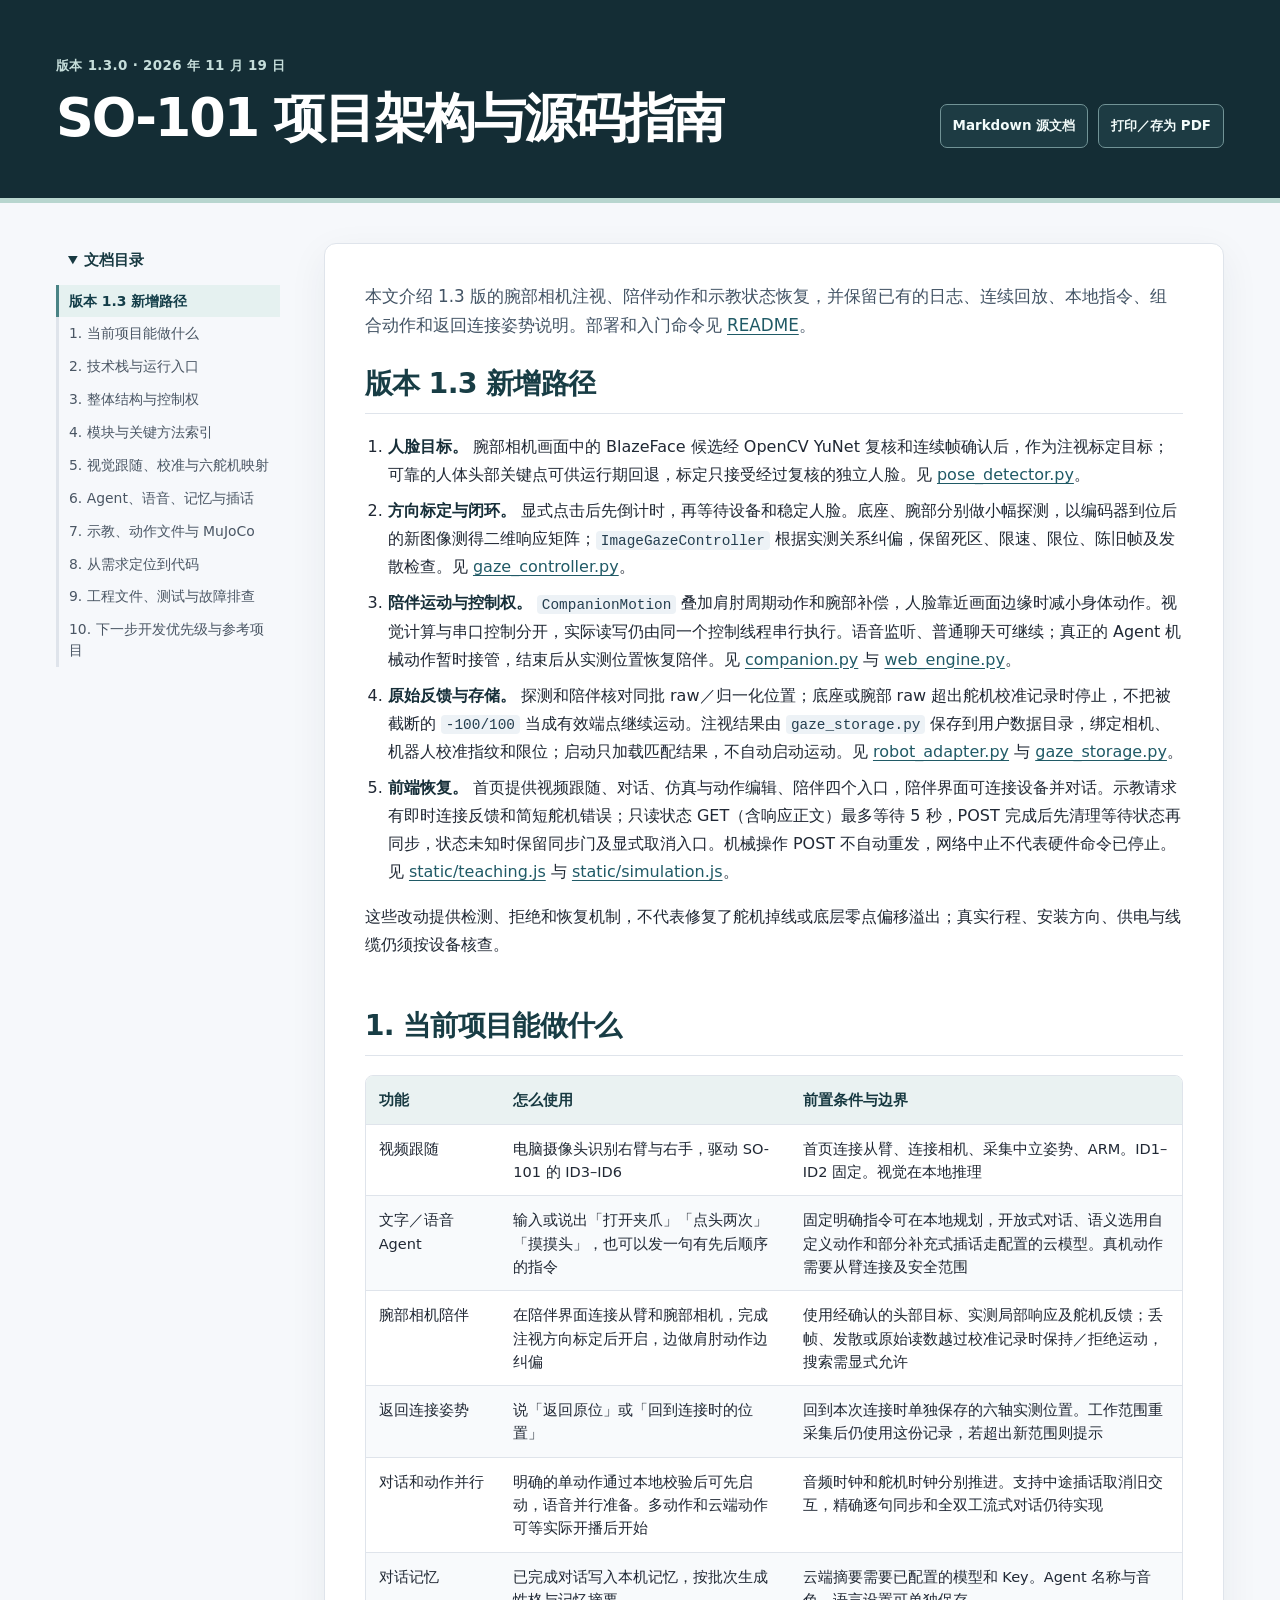
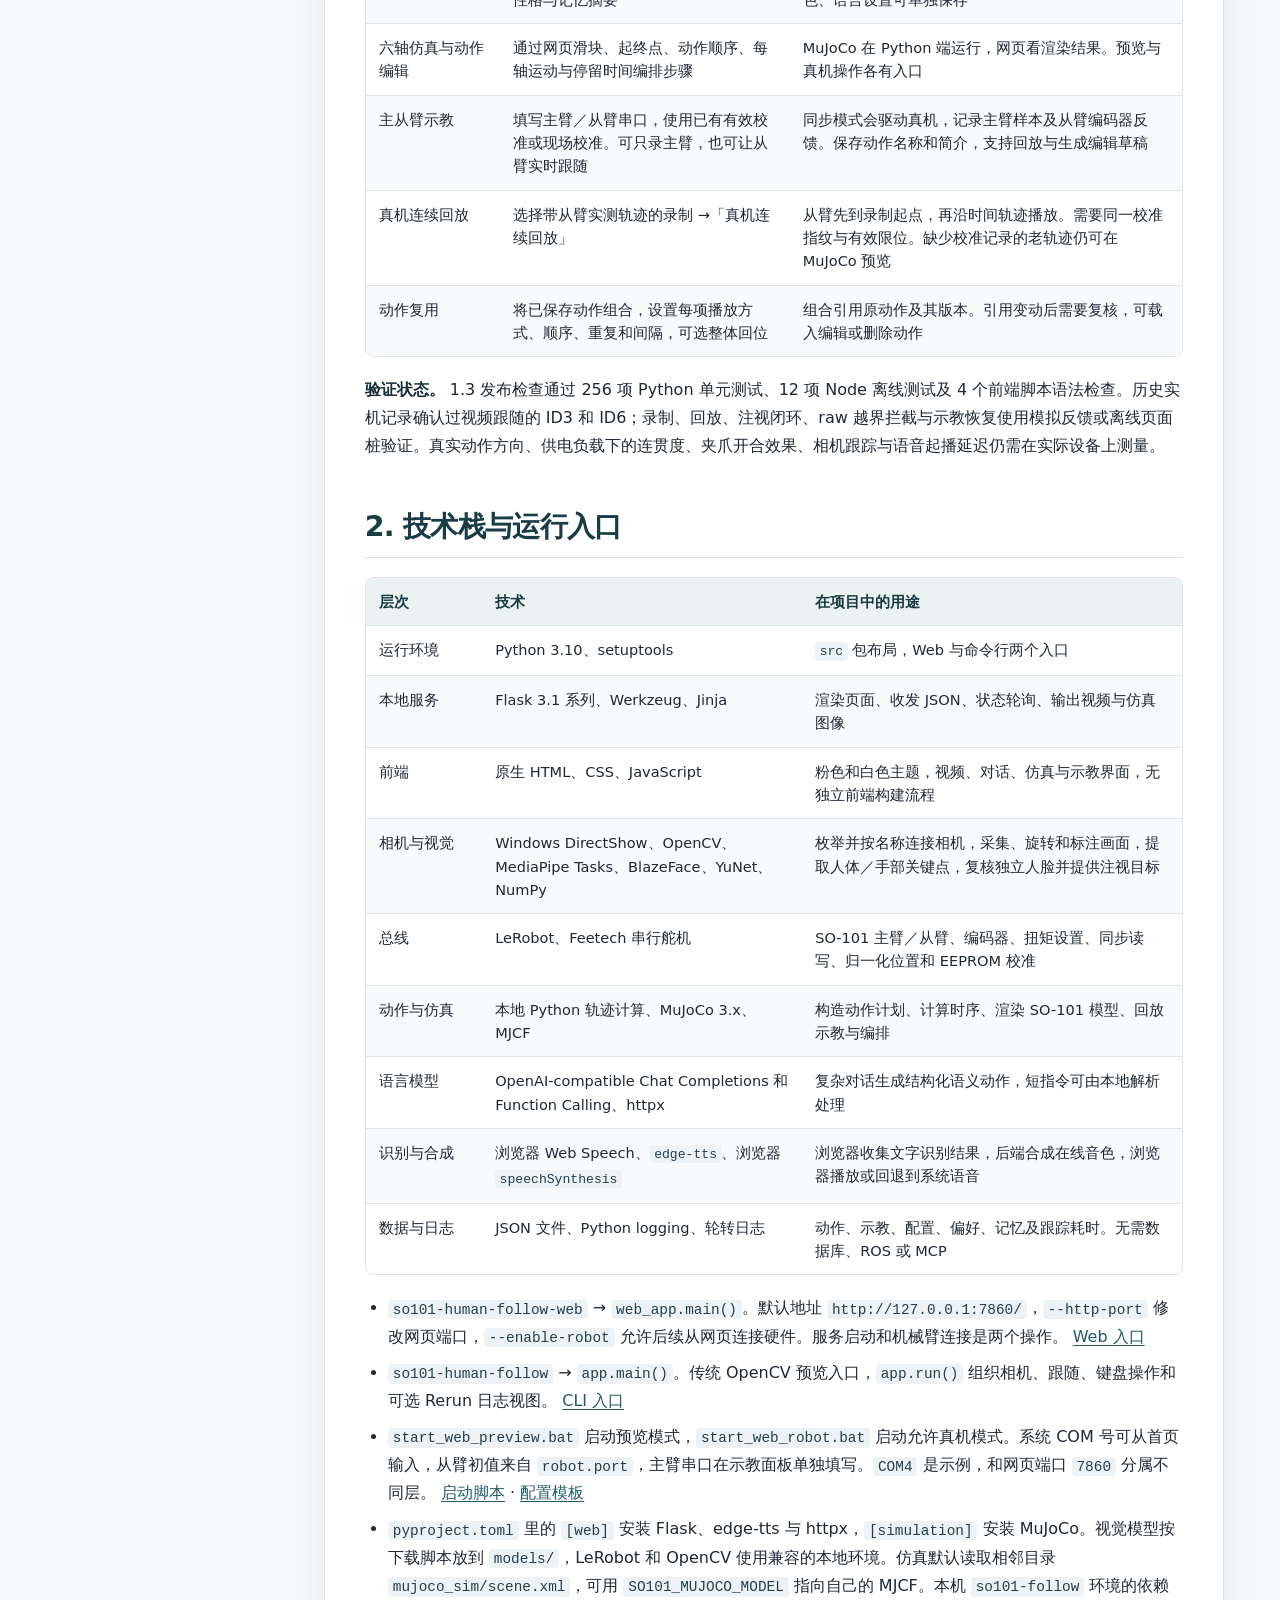
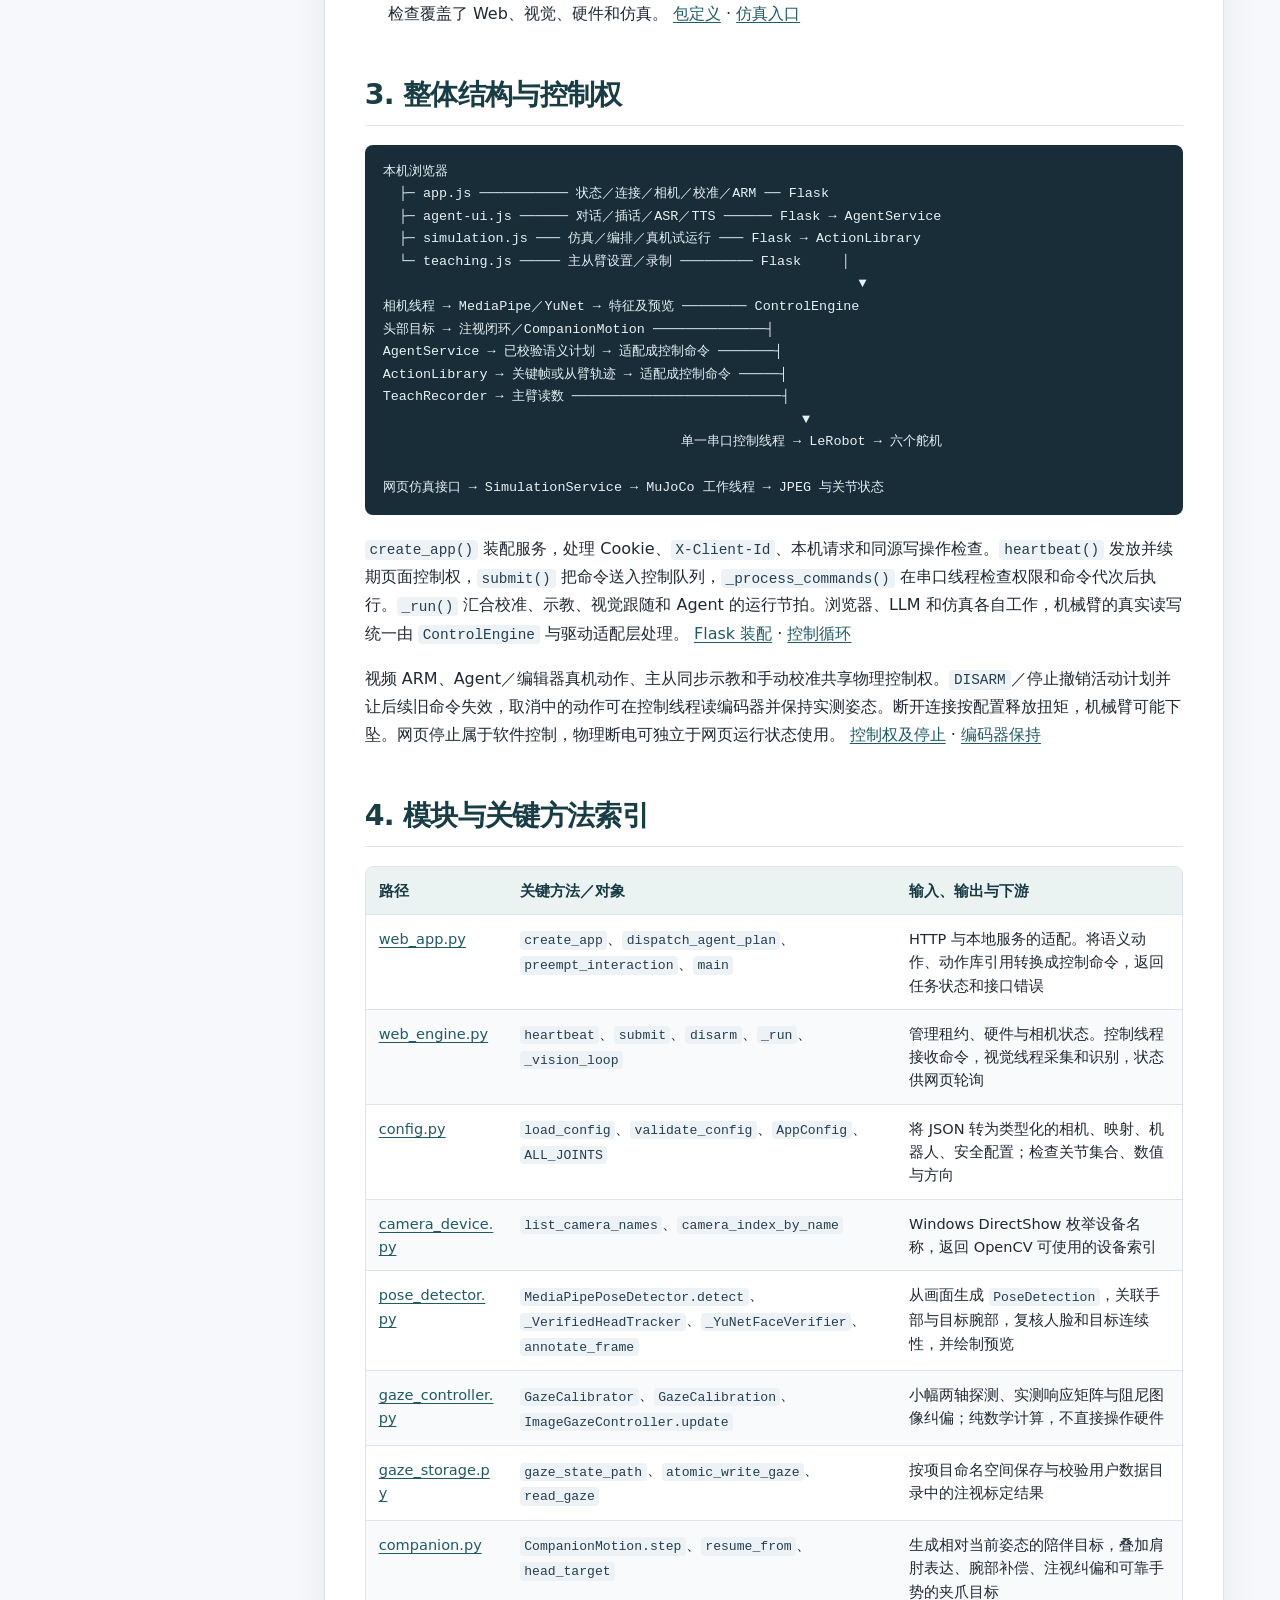
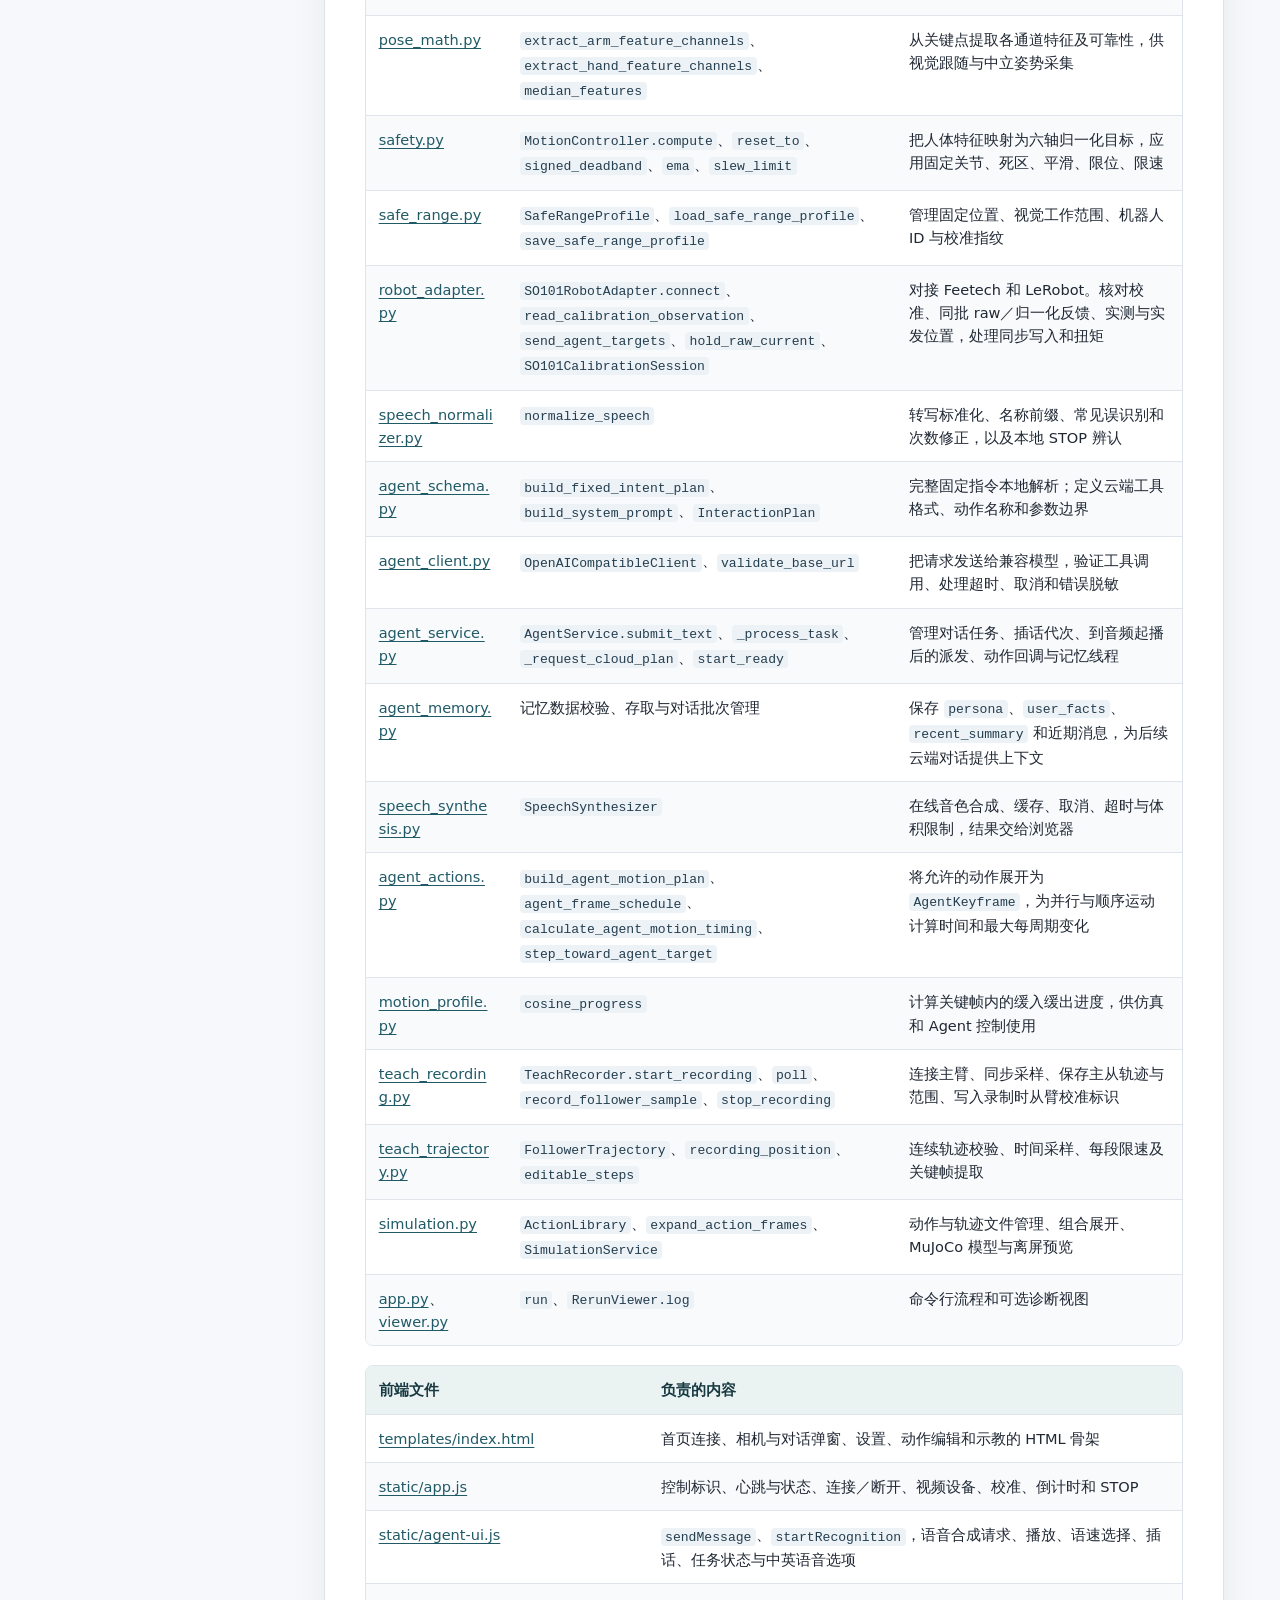
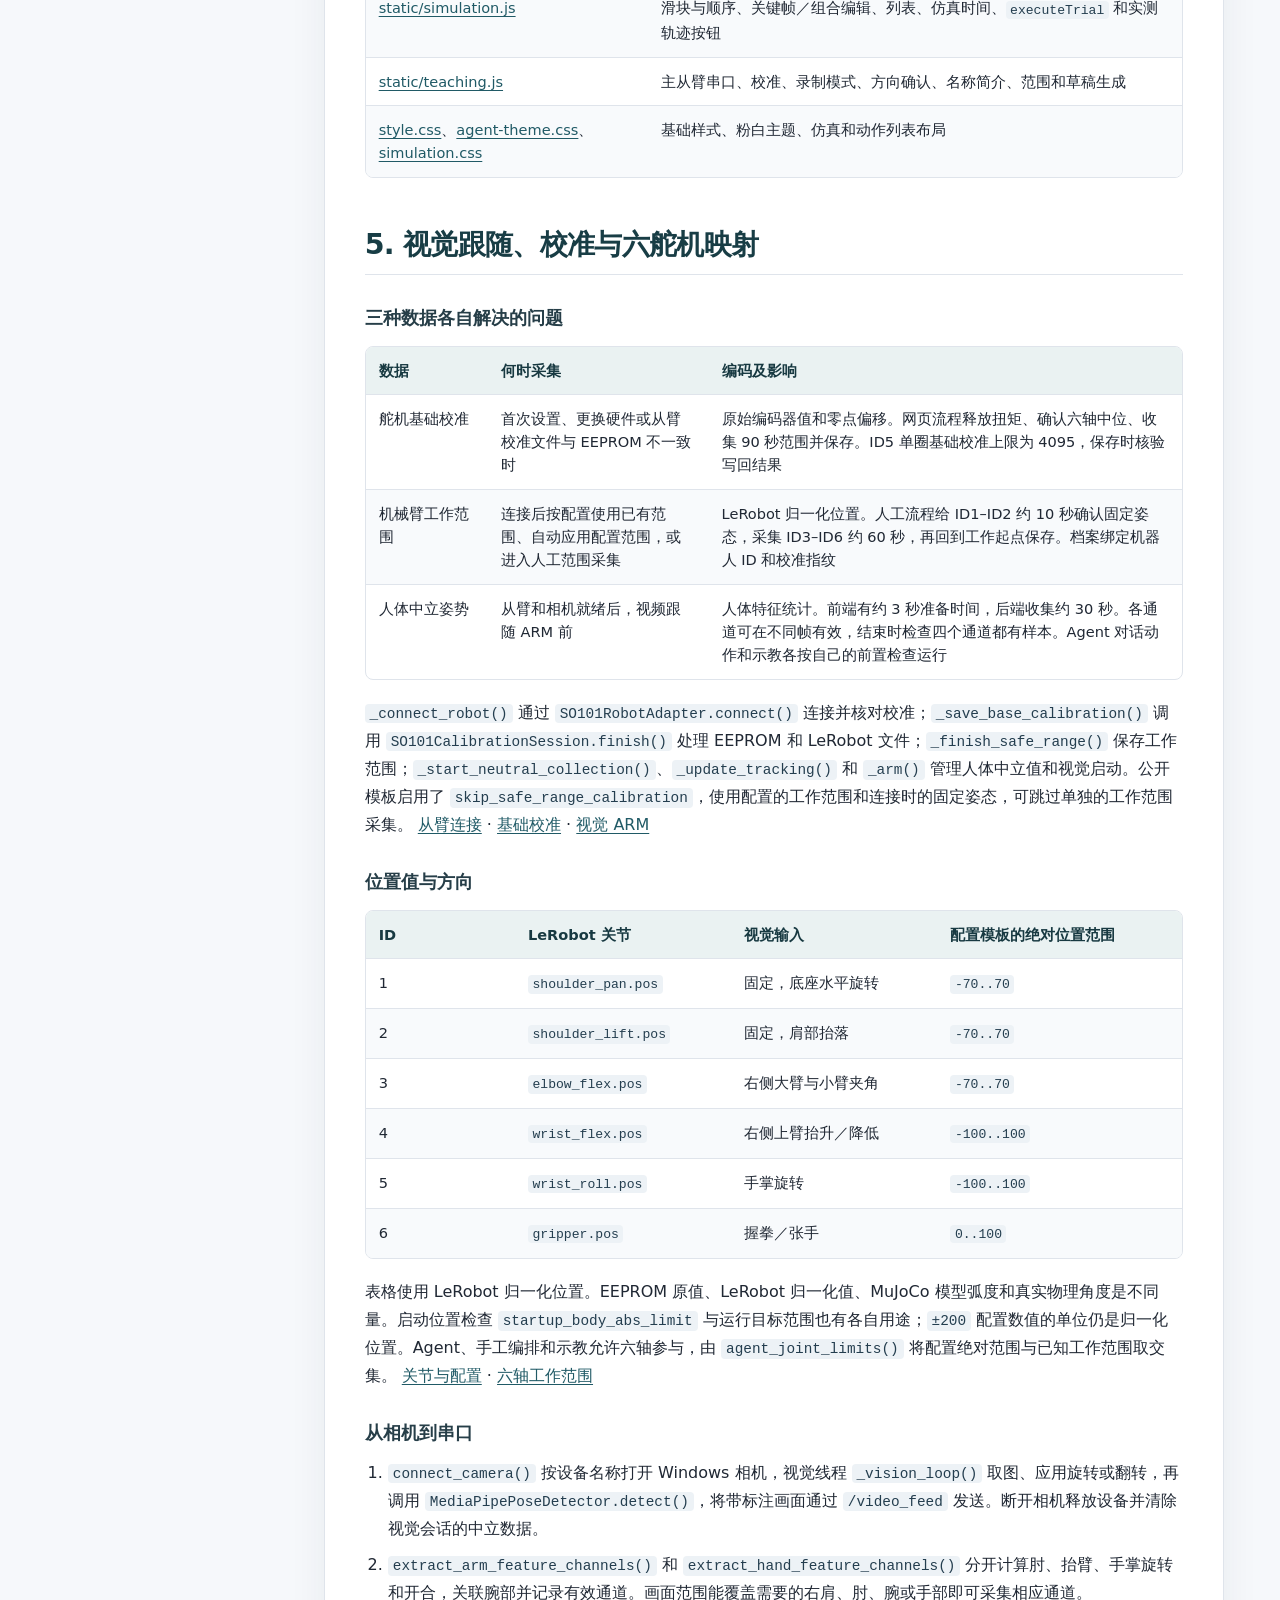
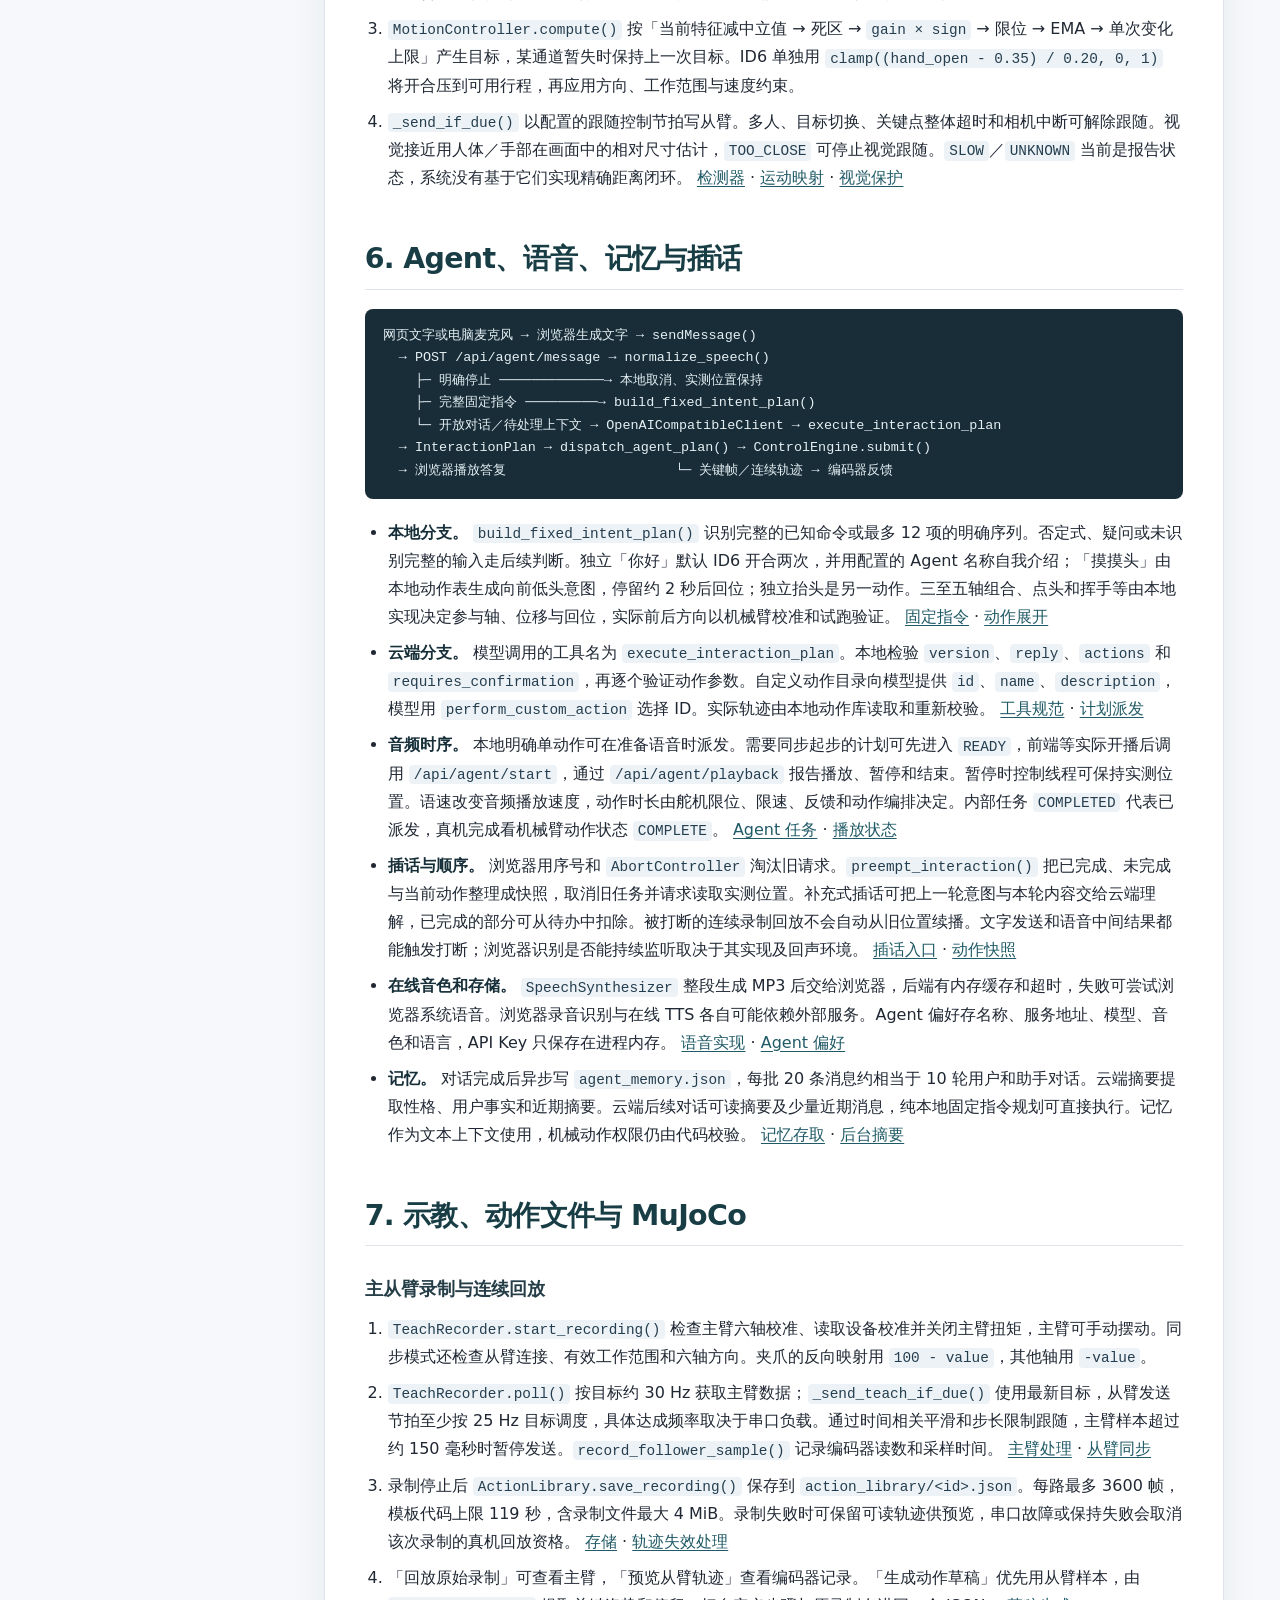
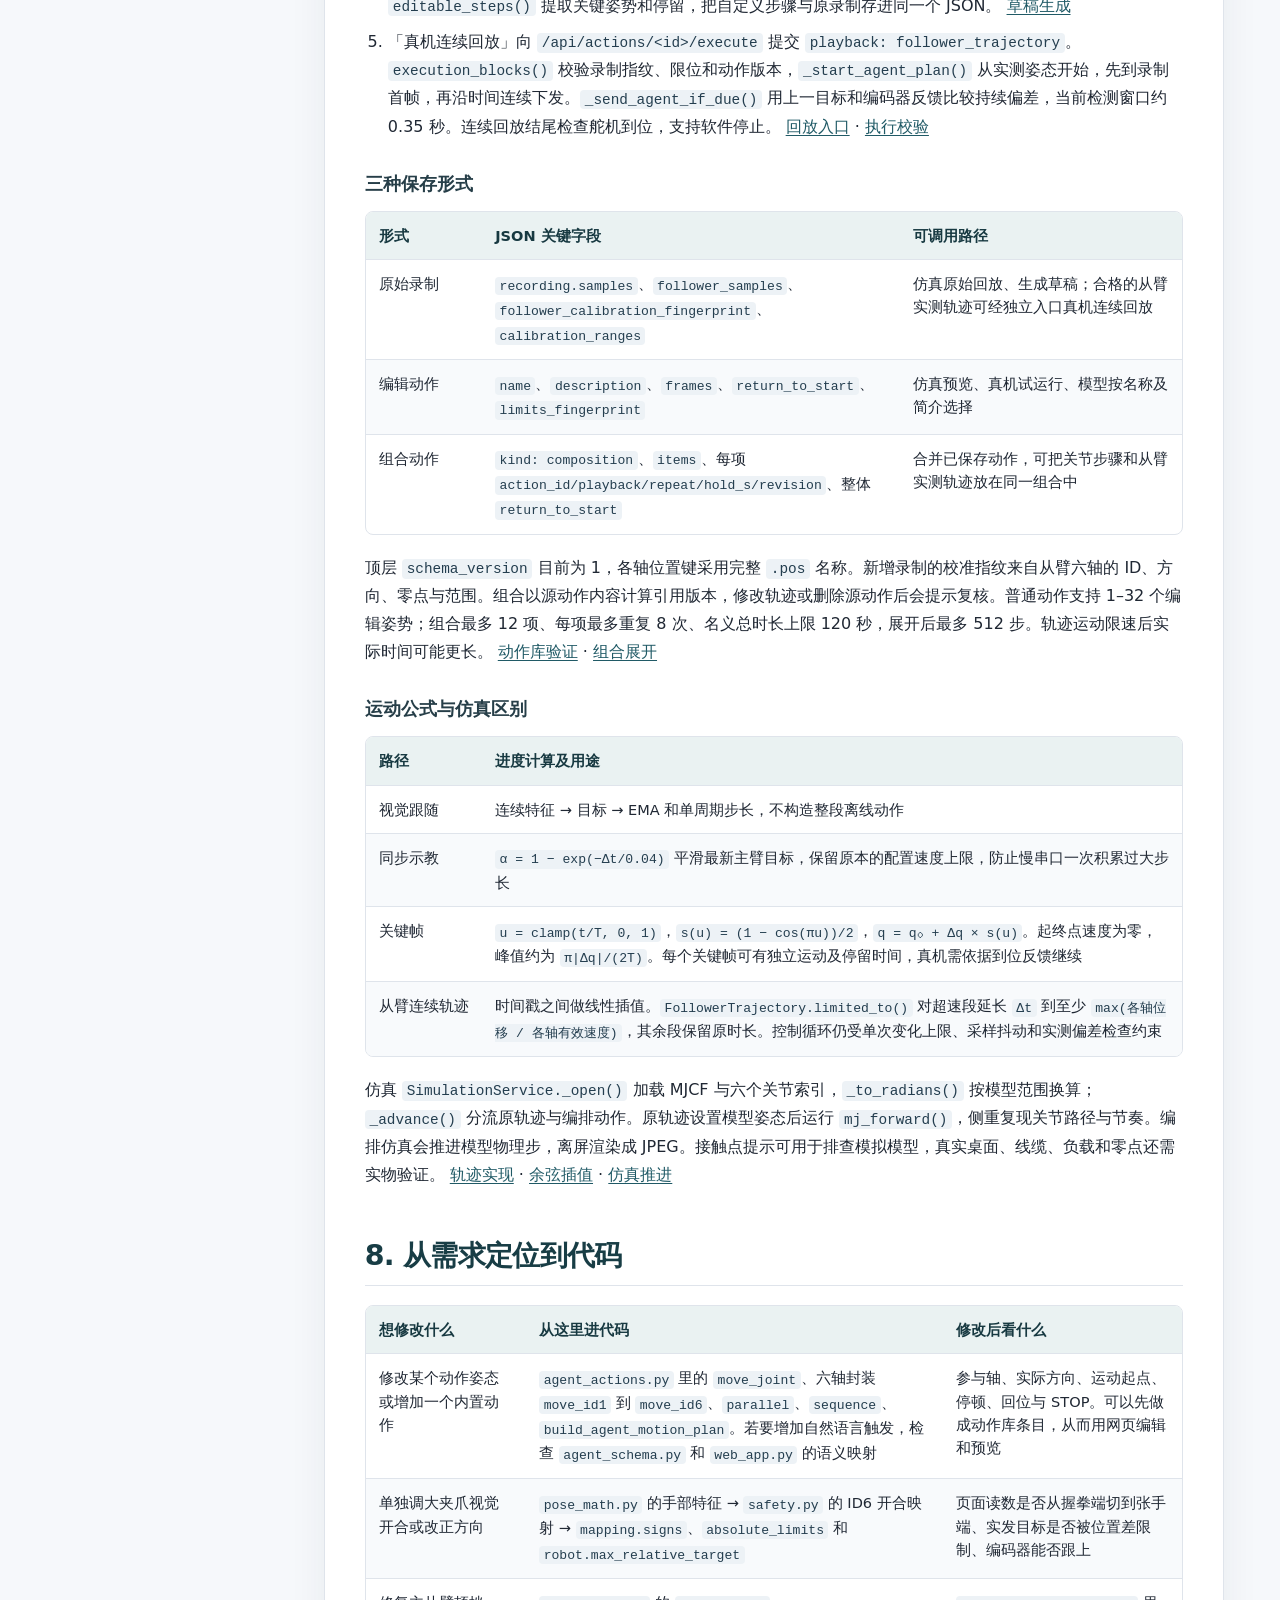
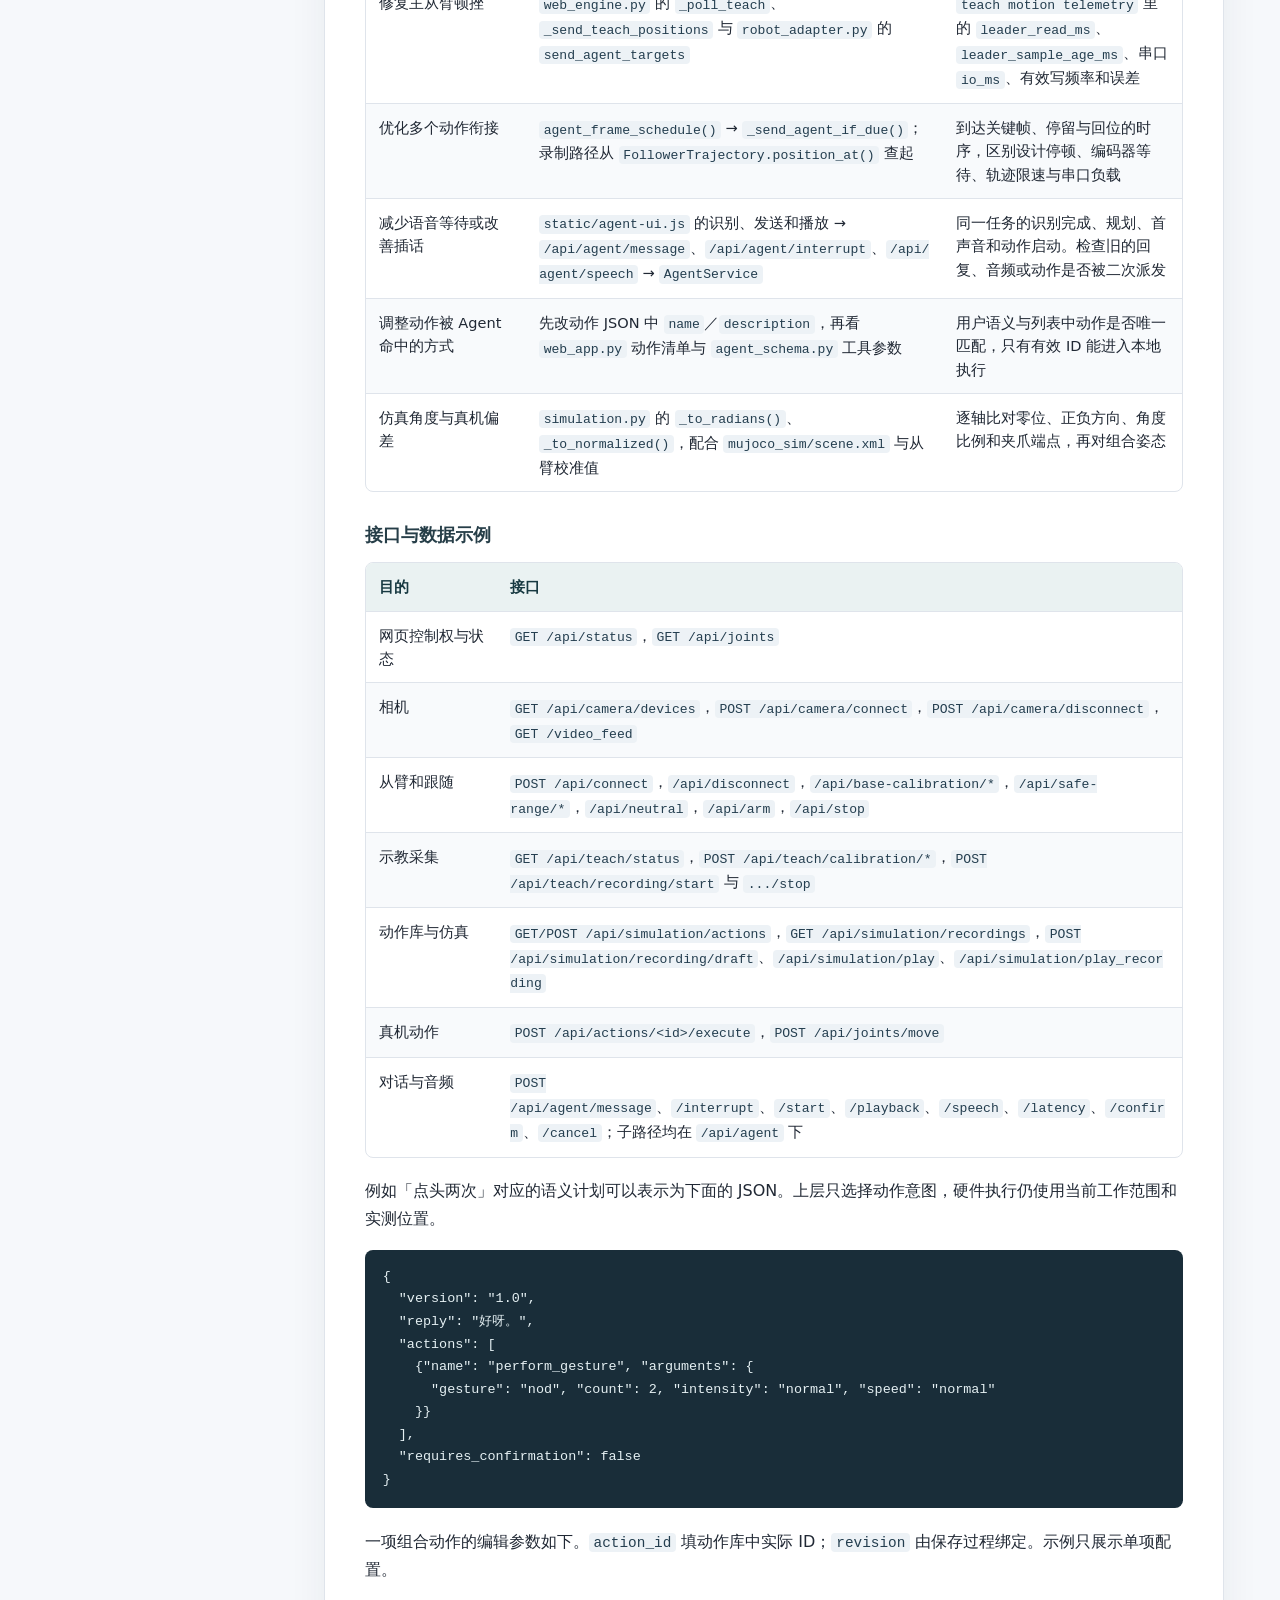
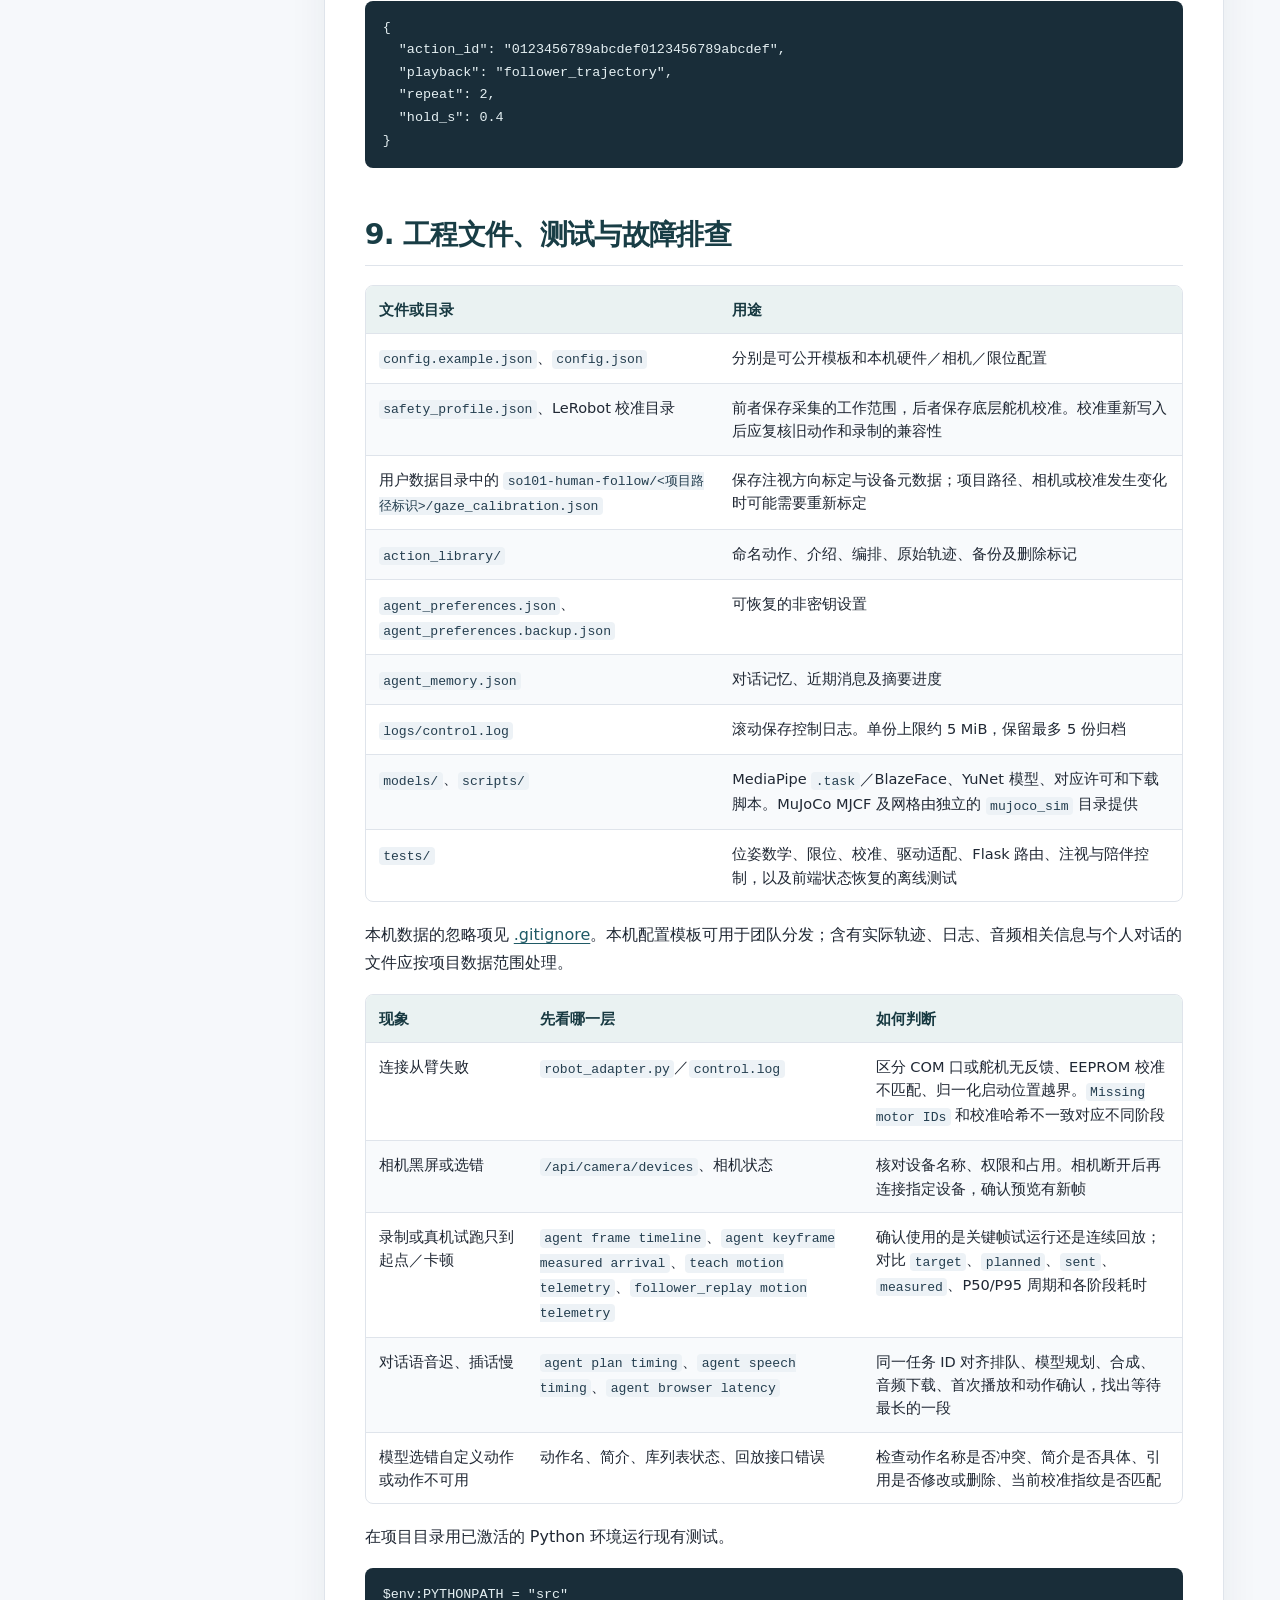
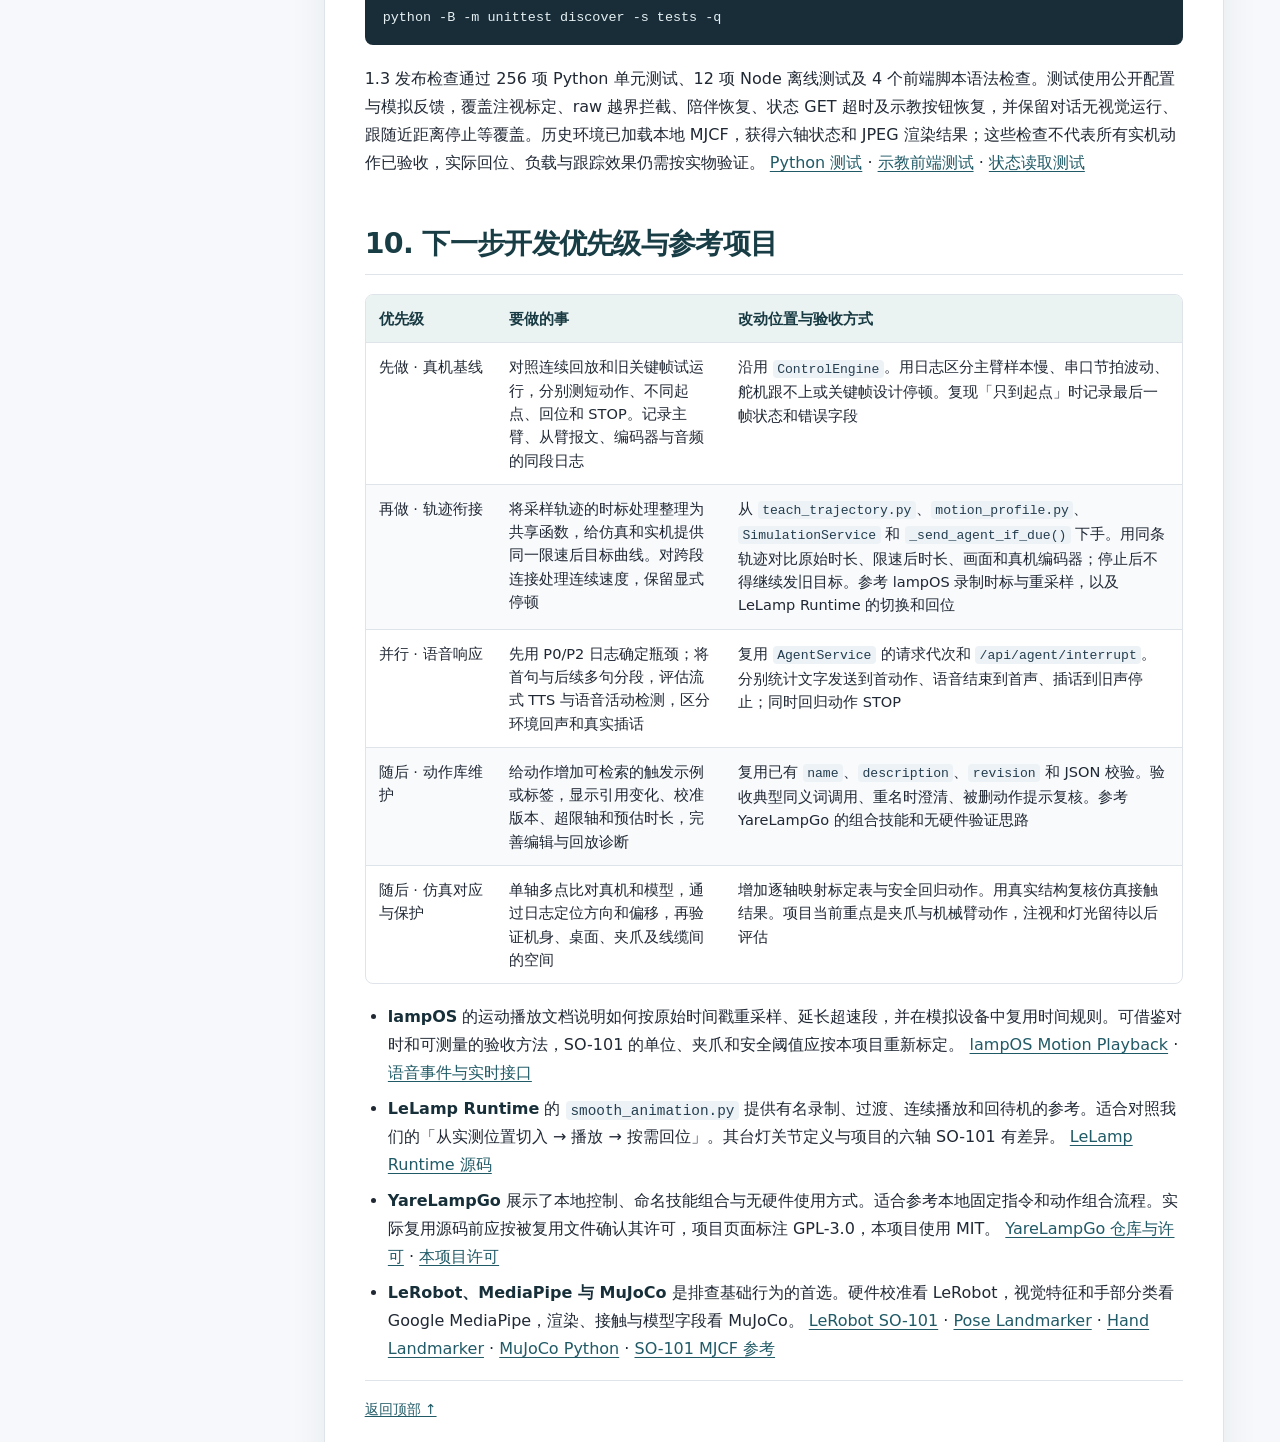
==== commit ff3d9924: "chore: release v1.3.0 Align package metadata and runtime version at 1.3.0. Document companion gaze c" ====
--- a/ARCHITECTURE.html
+++ b/ARCHITECTURE.html
@@ -22,15 +22,24 @@
 <body id="top">
 <header class="top">
 <div class="top-inner">
-<div><p class="meta">版本 1.2.0 · 2026 年 11 月 14 日</p><h1>SO-101 项目架构与源码指南</h1></div>
+<div><p class="meta">版本 1.3.0 · 2026 年 11 月 19 日</p><h1>SO-101 项目架构与源码指南</h1></div>
 <div class="top-actions"><a href="ARCHITECTURE.md">Markdown 源文档</a><button hidden="" id="print" type="button">打印／存为 PDF</button></div>
 </div>
 </header>
 <div class="layout">
-<aside class="toc"><details open=""><summary>文档目录</summary><nav aria-label="章节"><a href="#1">1. 当前项目能做什么</a><a href="#2">2. 技术栈与运行入口</a><a href="#3">3. 整体结构与控制权</a><a href="#4">4. 模块与关键方法索引</a><a href="#5">5. 视觉跟随、校准与六舵机映射</a><a href="#6-agent">6. Agent、语音、记忆与插话</a><a href="#7-mujoco">7. 示教、动作文件与 MuJoCo</a><a href="#8">8. 从需求定位到代码</a><a href="#9">9. 工程文件、测试与故障排查</a><a href="#10">10. 下一步开发优先级与参考项目</a></nav></details></aside>
+<aside class="toc"><details open=""><summary>文档目录</summary><nav aria-label="章节"><a href="#v13">版本 1.3 新增路径</a><a href="#1">1. 当前项目能做什么</a><a href="#2">2. 技术栈与运行入口</a><a href="#3">3. 整体结构与控制权</a><a href="#4">4. 模块与关键方法索引</a><a href="#5">5. 视觉跟随、校准与六舵机映射</a><a href="#6-agent">6. Agent、语音、记忆与插话</a><a href="#7-mujoco">7. 示教、动作文件与 MuJoCo</a><a href="#8">8. 从需求定位到代码</a><a href="#9">9. 工程文件、测试与故障排查</a><a href="#10">10. 下一步开发优先级与参考项目</a></nav></details></aside>
 <main class="article">
 
-<p>本文介绍 1.2 版的日志、连续回放、本地指令、组合动作和返回连接姿势。部署和入门命令见 <a href="README.md">README</a>。</p>
+<p>本文介绍 1.3 版的腕部相机注视、陪伴动作和示教状态恢复，并保留已有的日志、连续回放、本地指令、组合动作和返回连接姿势说明。部署和入门命令见 <a href="README.md">README</a>。</p>
+<h2 id="v13">版本 1.3 新增路径</h2>
+<ol>
+<li><strong>人脸目标。</strong> 腕部相机画面中的 BlazeFace 候选经 OpenCV YuNet 复核和连续帧确认后，作为注视标定目标；可靠的人体头部关键点可供运行期回退，标定只接受经过复核的独立人脸。见 <a href="src/so101_human_follow/pose_detector.py">pose_detector.py</a>。</li>
+<li><strong>方向标定与闭环。</strong> 显式点击后先倒计时，再等待设备和稳定人脸。底座、腕部分别做小幅探测，以编码器到位后的新图像测得二维响应矩阵；<code>ImageGazeController</code> 根据实测关系纠偏，保留死区、限速、限位、陈旧帧及发散检查。见 <a href="src/so101_human_follow/gaze_controller.py">gaze_controller.py</a>。</li>
+<li><strong>陪伴运动与控制权。</strong> <code>CompanionMotion</code> 叠加肩肘周期动作和腕部补偿，人脸靠近画面边缘时减小身体动作。视觉计算与串口控制分开，实际读写仍由同一个控制线程串行执行。语音监听、普通聊天可继续；真正的 Agent 机械动作暂时接管，结束后从实测位置恢复陪伴。见 <a href="src/so101_human_follow/companion.py">companion.py</a> 与 <a href="src/so101_human_follow/web_engine.py">web_engine.py</a>。</li>
+<li><strong>原始反馈与存储。</strong> 探测和陪伴核对同批 raw／归一化位置；底座或腕部 raw 超出舵机校准记录时停止，不把被截断的 <code>-100/100</code> 当成有效端点继续运动。注视结果由 <code>gaze_storage.py</code> 保存到用户数据目录，绑定相机、机器人校准指纹和限位；启动只加载匹配结果，不自动启动运动。见 <a href="src/so101_human_follow/robot_adapter.py">robot_adapter.py</a> 与 <a href="src/so101_human_follow/gaze_storage.py">gaze_storage.py</a>。</li>
+<li><strong>前端恢复。</strong> 首页提供视频跟随、对话、仿真与动作编辑、陪伴四个入口，陪伴界面可连接设备并对话。示教请求有即时连接反馈和简短舵机错误；只读状态 GET（含响应正文）最多等待 5 秒，POST 完成后先清理等待状态再同步，状态未知时保留同步门及显式取消入口。机械操作 POST 不自动重发，网络中止不代表硬件命令已停止。见 <a href="src/so101_human_follow/static/teaching.js">static/teaching.js</a> 与 <a href="src/so101_human_follow/static/simulation.js">static/simulation.js</a>。</li>
+</ol>
+<p>这些改动提供检测、拒绝和恢复机制，不代表修复了舵机掉线或底层零点偏移溢出；真实行程、安装方向、供电与线缆仍须按设备核查。</p>
 <h2 id="1">1. 当前项目能做什么</h2>
 <div aria-label="表格，可横向滚动" class="table-scroll" role="region" tabindex="0"><table>
 <thead>
@@ -52,6 +61,11 @@
 <td>固定明确指令可在本地规划，开放式对话、语义选用自定义动作和部分补充式插话走配置的云模型。真机动作需要从臂连接及安全范围</td>
 </tr>
 <tr>
+<td>腕部相机陪伴</td>
+<td>在陪伴界面连接从臂和腕部相机，完成注视方向标定后开启，边做肩肘动作边纠偏</td>
+<td>使用经确认的头部目标、实测局部响应及舵机反馈；丢帧、发散或原始读数越过校准记录时保持／拒绝运动，搜索需显式允许</td>
+</tr>
+<tr>
 <td>返回连接姿势</td>
 <td>说「返回原位」或「回到连接时的位置」</td>
 <td>回到本次连接时单独保存的六轴实测位置。工作范围重采集后仍使用这份记录，若超出新范围则提示</td>
@@ -88,7 +102,7 @@
 </tr>
 </tbody>
 </table></div>
-<p><strong>验证状态。</strong> 历史实机记录确认过视频跟随的 ID3 和 ID6。此次 P0–P3 已用模拟舵机验证录制、JSON 保存、起点过渡、连续回放、停止和偏差拦截，组合动作也经过 Flask 接口和 MuJoCo 预览验证。真实动作方向、供电负载下的连贯度、夹爪开合效果和语音起播延迟需要在实际设备上测量。</p>
+<p><strong>验证状态。</strong> 1.3 发布检查通过 256 项 Python 单元测试、12 项 Node 离线测试及 4 个前端脚本语法检查。历史实机记录确认过视频跟随的 ID3 和 ID6；录制、回放、注视闭环、raw 越界拦截与示教恢复使用模拟反馈或离线页面桩验证。真实动作方向、供电负载下的连贯度、夹爪开合效果、相机跟踪与语音起播延迟仍需在实际设备上测量。</p>
 <h2 id="2">2. 技术栈与运行入口</h2>
 <div aria-label="表格，可横向滚动" class="table-scroll" role="region" tabindex="0"><table>
 <thead>
@@ -116,8 +130,8 @@
 </tr>
 <tr>
 <td>相机与视觉</td>
-<td>Windows DirectShow、OpenCV、MediaPipe Tasks、NumPy</td>
-<td>枚举并按名称连接相机，采集、旋转和标注画面，提取人体及手部关键点</td>
+<td>Windows DirectShow、OpenCV、MediaPipe Tasks、BlazeFace、YuNet、NumPy</td>
+<td>枚举并按名称连接相机，采集、旋转和标注画面，提取人体／手部关键点，复核独立人脸并提供注视目标</td>
 </tr>
 <tr>
 <td>总线</td>
@@ -159,7 +173,8 @@
   ├─ simulation.js ─── 仿真／编排／真机试运行 ─── Flask → ActionLibrary
   └─ teaching.js ───── 主从臂设置／录制 ───────── Flask     │
                                                            ▼
-相机线程 → MediaPipe → 特征及预览 ──────────────── ControlEngine
+相机线程 → MediaPipe／YuNet → 特征及预览 ──────── ControlEngine
+头部目标 → 注视闭环／CompanionMotion ──────────────┤
 AgentService → 已校验语义计划 → 适配成控制命令 ───────┤
 ActionLibrary → 关键帧或从臂轨迹 → 适配成控制命令 ─────┤
 TeachRecorder → 主臂读数 ──────────────────────────┤
@@ -201,9 +216,24 @@
 <td>Windows DirectShow 枚举设备名称，返回 OpenCV 可使用的设备索引</td>
 </tr>
 <tr>
-<td><a href="src/so101_human_follow/pose_detector.py#L91">pose_detector.py</a></td>
-<td><code>MediaPipePoseDetector.detect</code>、<code>_select_hand</code>、<code>orient_camera_frame</code>、<code>annotate_frame</code></td>
-<td>从画面生成 <code>PoseDetection</code>，关联手部与目标腕部，并绘制预览</td>
+<td><a href="src/so101_human_follow/pose_detector.py">pose_detector.py</a></td>
+<td><code>MediaPipePoseDetector.detect</code>、<code>_VerifiedHeadTracker</code>、<code>_YuNetFaceVerifier</code>、<code>annotate_frame</code></td>
+<td>从画面生成 <code>PoseDetection</code>，关联手部与目标腕部，复核人脸和目标连续性，并绘制预览</td>
+</tr>
+<tr>
+<td><a href="src/so101_human_follow/gaze_controller.py">gaze_controller.py</a></td>
+<td><code>GazeCalibrator</code>、<code>GazeCalibration</code>、<code>ImageGazeController.update</code></td>
+<td>小幅两轴探测、实测响应矩阵与阻尼图像纠偏；纯数学计算，不直接操作硬件</td>
+</tr>
+<tr>
+<td><a href="src/so101_human_follow/gaze_storage.py">gaze_storage.py</a></td>
+<td><code>gaze_state_path</code>、<code>atomic_write_gaze</code>、<code>read_gaze</code></td>
+<td>按项目命名空间保存与校验用户数据目录中的注视标定结果</td>
+</tr>
+<tr>
+<td><a href="src/so101_human_follow/companion.py">companion.py</a></td>
+<td><code>CompanionMotion.step</code>、<code>resume_from</code>、<code>head_target</code></td>
+<td>生成相对当前姿态的陪伴目标，叠加肩肘表达、腕部补偿、注视纠偏和可靠手势的夹爪目标</td>
 </tr>
 <tr>
 <td><a href="src/so101_human_follow/pose_math.py#L185">pose_math.py</a></td>
@@ -221,9 +251,9 @@
 <td>管理固定位置、视觉工作范围、机器人 ID 与校准指纹</td>
 </tr>
 <tr>
-<td><a href="src/so101_human_follow/robot_adapter.py#L31">robot_adapter.py</a></td>
-<td><code>SO101RobotAdapter.connect</code>、<code>read_positions</code>、<code>send_agent_targets</code>、<code>hold_current</code>、<code>SO101CalibrationSession</code></td>
-<td>对接 Feetech 和 LeRobot。返回实测、实发位置，处理校准核对、同步写入和扭矩</td>
+<td><a href="src/so101_human_follow/robot_adapter.py">robot_adapter.py</a></td>
+<td><code>SO101RobotAdapter.connect</code>、<code>read_calibration_observation</code>、<code>send_agent_targets</code>、<code>hold_raw_current</code>、<code>SO101CalibrationSession</code></td>
+<td>对接 Feetech 和 LeRobot。核对校准、同批 raw／归一化反馈、实测与实发位置，处理同步写入和扭矩</td>
 </tr>
 <tr>
 <td><a href="src/so101_human_follow/speech_normalizer.py#L81">speech_normalizer.py</a></td>
@@ -613,6 +643,10 @@
 <td>前者保存采集的工作范围，后者保存底层舵机校准。校准重新写入后应复核旧动作和录制的兼容性</td>
 </tr>
 <tr>
+<td>用户数据目录中的 <code>so101-human-follow/&lt;项目路径标识&gt;/gaze_calibration.json</code></td>
+<td>保存注视方向标定与设备元数据；项目路径、相机或校准发生变化时可能需要重新标定</td>
+</tr>
+<tr>
 <td><code>action_library/</code></td>
 <td>命名动作、介绍、编排、原始轨迹、备份及删除标记</td>
 </tr>
@@ -630,11 +664,11 @@
 </tr>
 <tr>
 <td><code>models/</code>、<code>scripts/</code></td>
-<td>MediaPipe <code>.task</code> 和下载脚本。MuJoCo MJCF 及网格由独立的 <code>mujoco_sim</code> 目录提供</td>
+<td>MediaPipe <code>.task</code>／BlazeFace、YuNet 模型、对应许可和下载脚本。MuJoCo MJCF 及网格由独立的 <code>mujoco_sim</code> 目录提供</td>
 </tr>
 <tr>
 <td><code>tests/</code></td>
-<td>位姿数学、限位、校准、驱动适配、配置、Flask 路由和控制锁测试</td>
+<td>位姿数学、限位、校准、驱动适配、Flask 路由、注视与陪伴控制，以及前端状态恢复的离线测试</td>
 </tr>
 </tbody>
 </table></div>
@@ -679,7 +713,7 @@
 <pre tabindex="0"><code class="language-powershell">$env:PYTHONPATH = "src"
 python -B -m unittest discover -s tests -q
 </code></pre>
-<p>1.2 发布检查通过 65 项单元测试。测试使用公开配置，覆盖对话动作可在视觉不可用时运行，以及视觉跟随在判断人或手太近时会停止。在 <code>so101-follow</code> 环境中加载本地 MJCF，获得了六轴状态和 JPEG 渲染结果。实际回位、负载与连贯度仍需按实物验证。 <a href="tests/test_web_api.py">测试源码</a></p>
+<p>1.3 发布检查通过 256 项 Python 单元测试、12 项 Node 离线测试及 4 个前端脚本语法检查。测试使用公开配置与模拟反馈，覆盖注视标定、raw 越界拦截、陪伴恢复、状态 GET 超时及示教按钮恢复，并保留对话无视觉运行、跟随近距离停止等覆盖。历史环境已加载本地 MJCF，获得六轴状态和 JPEG 渲染结果；这些检查不代表所有实机动作已验收，实际回位、负载与跟踪效果仍需按实物验证。 <a href="tests/test_web_api.py">Python 测试</a> · <a href="tests/test_teaching_ui.cjs">示教前端测试</a> · <a href="tests/test_simulation_api.cjs">状态读取测试</a></p>
 <h2 id="10">10. 下一步开发优先级与参考项目</h2>
 <div aria-label="表格，可横向滚动" class="table-scroll" role="region" tabindex="0"><table>
 <thead>
